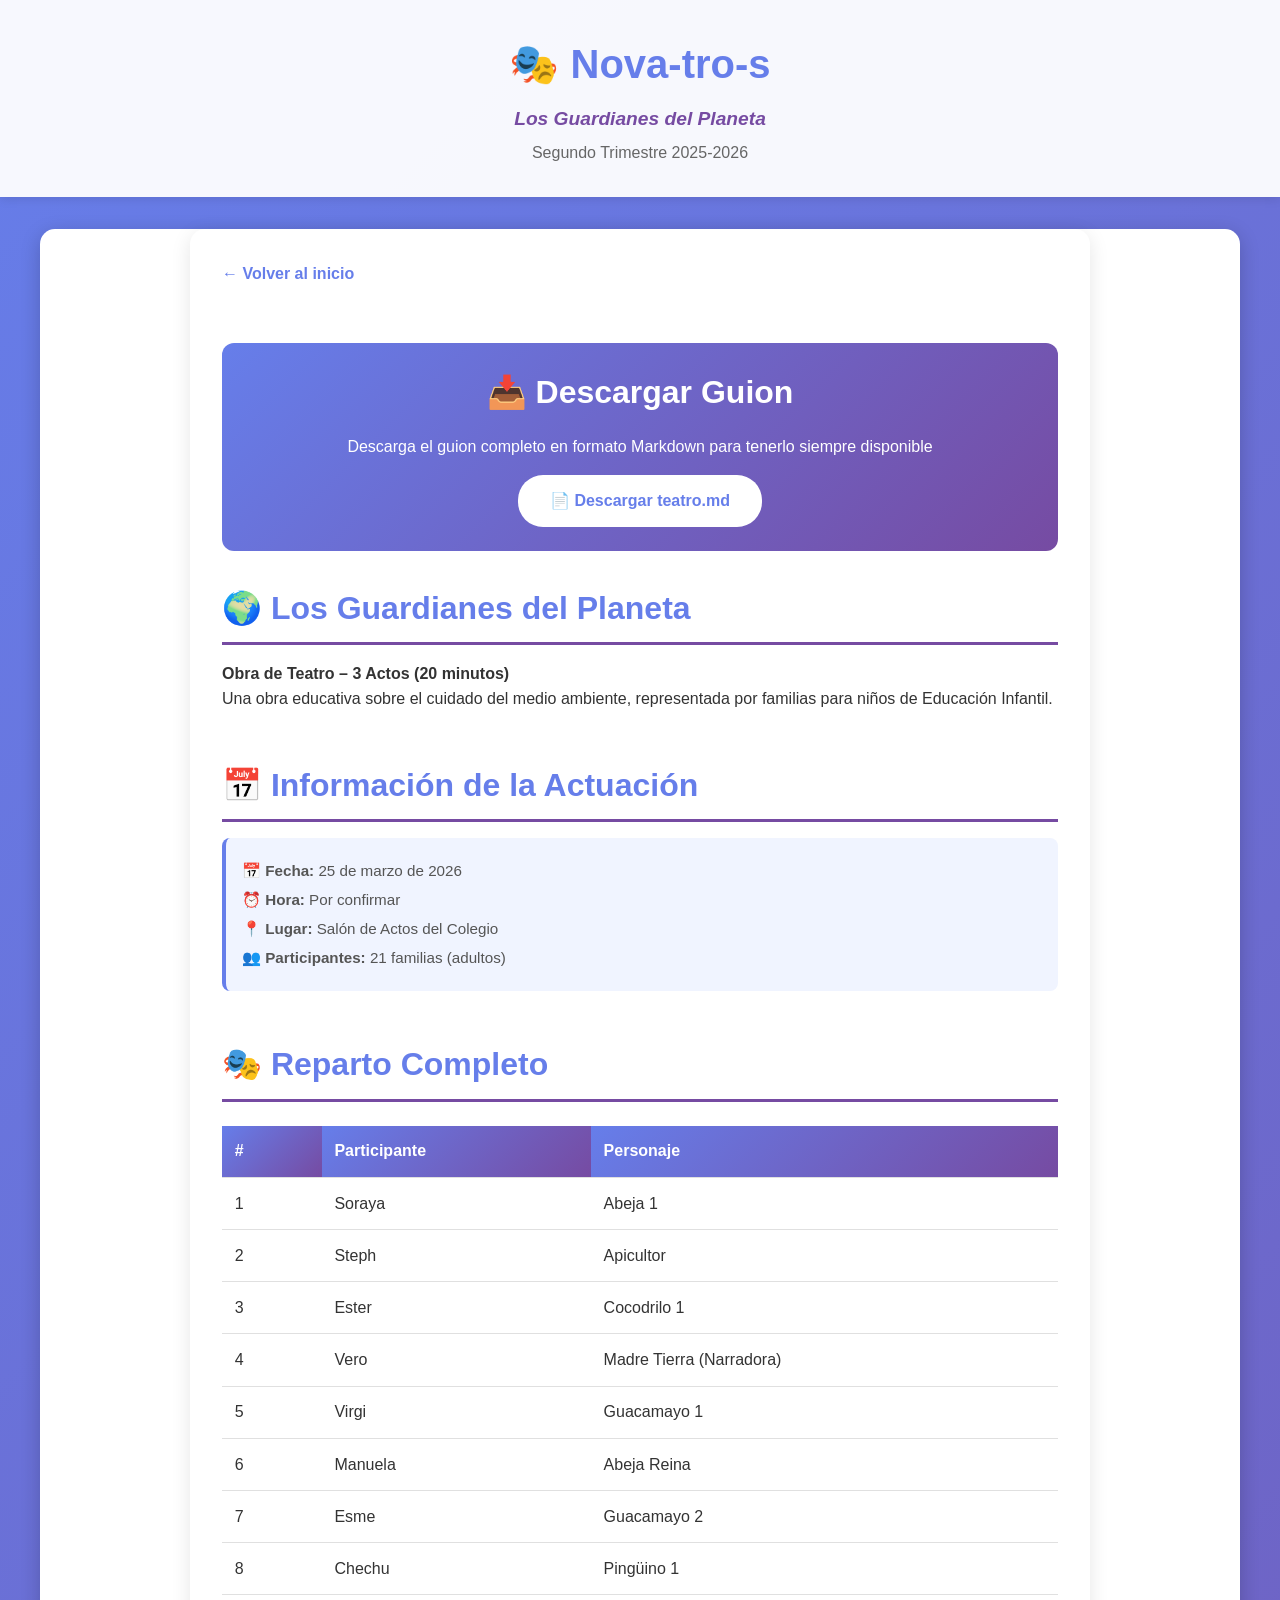
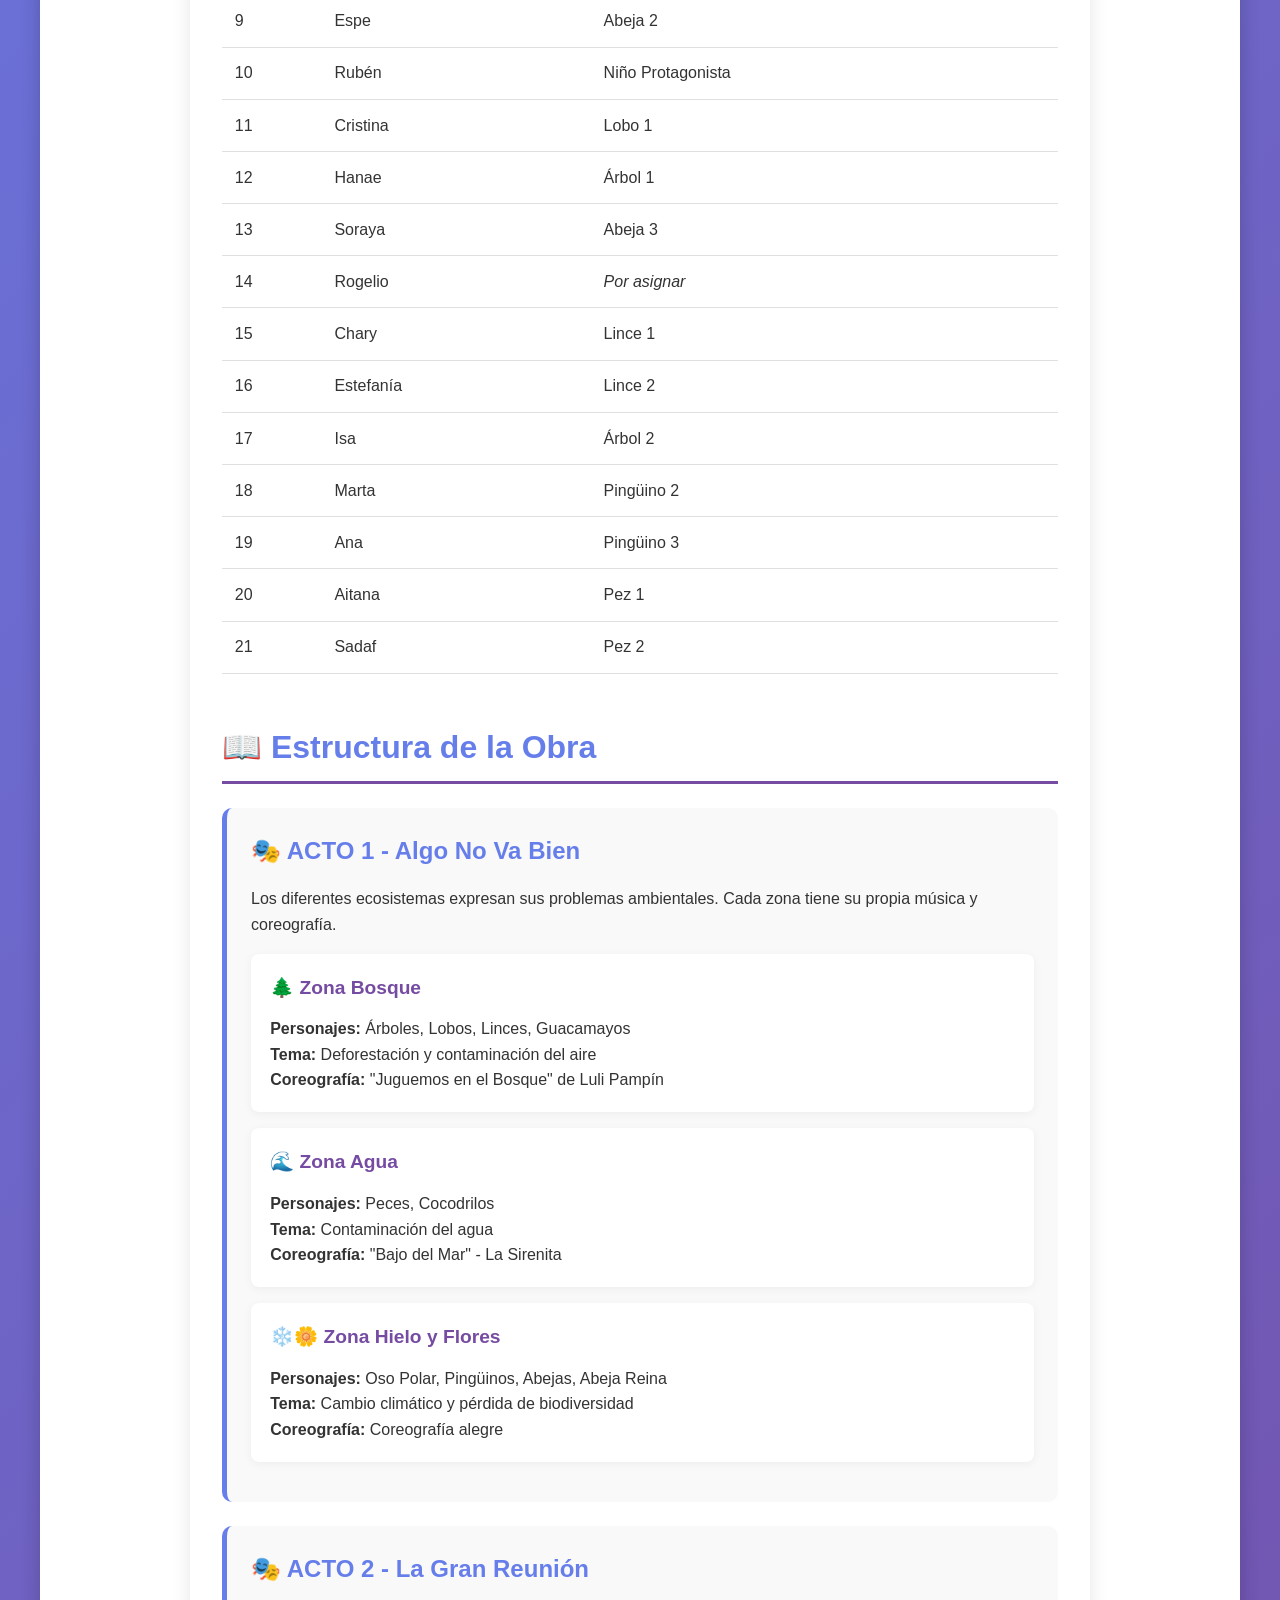
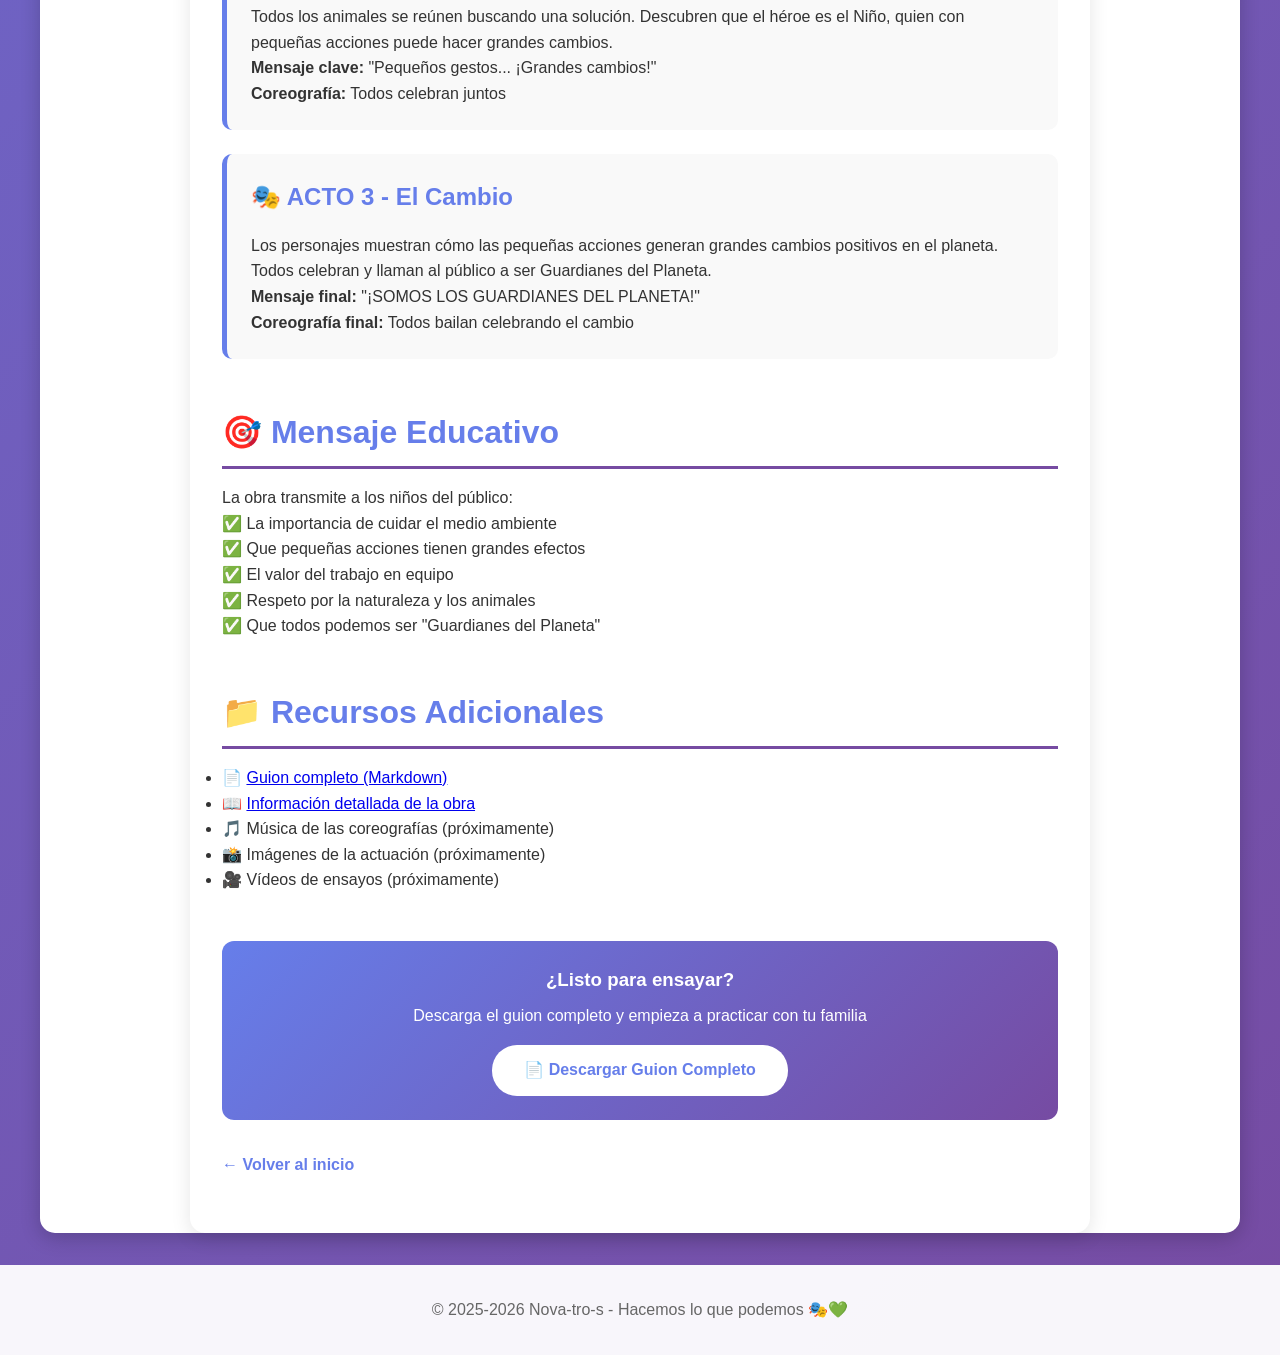
==== 2025-2026/Trimestre2/index.html @ f7d0b8a4 "Update performance date and details for "Los Guardianes del Planeta"" ====
<!DOCTYPE html>
<html lang="es">
<head>
    <meta charset="UTF-8">
    <meta name="viewport" content="width=device-width, initial-scale=1.0">
    <title>Los Guardianes del Planeta - Trimestre 2</title>
    <link rel="stylesheet" href="../../styles.css">
    <style>
        .play-content {
            max-width: 900px;
            margin: 2rem auto;
            padding: 2rem;
            background: white;
            border-radius: 15px;
            box-shadow: 0 5px 20px rgba(0, 0, 0, 0.1);
        }
        
        .back-link {
            display: inline-block;
            margin-bottom: 1.5rem;
            color: #667eea;
            text-decoration: none;
            font-weight: 600;
            transition: color 0.3s ease;
        }
        
        .back-link:hover {
            color: #764ba2;
        }
        
        .download-section {
            background: linear-gradient(135deg, #667eea 0%, #764ba2 100%);
            color: white;
            padding: 1.5rem;
            border-radius: 12px;
            text-align: center;
            margin: 2rem 0;
        }
        
        .download-btn {
            display: inline-block;
            background: white;
            color: #667eea;
            padding: 0.8rem 2rem;
            border-radius: 25px;
            text-decoration: none;
            font-weight: bold;
            margin-top: 1rem;
            transition: transform 0.3s ease, box-shadow 0.3s ease;
        }
        
        .download-btn:hover {
            transform: translateY(-3px);
            box-shadow: 0 5px 15px rgba(0, 0, 0, 0.3);
        }
        
        .cast-table {
            width: 100%;
            border-collapse: collapse;
            margin: 1.5rem 0;
        }
        
        .cast-table th,
        .cast-table td {
            padding: 0.8rem;
            text-align: left;
            border-bottom: 1px solid #e0e0e0;
        }
        
        .cast-table th {
            background: linear-gradient(135deg, #667eea 0%, #764ba2 100%);
            color: white;
            font-weight: 600;
        }
        
        .cast-table tr:hover {
            background: #f5f7fa;
        }
        
        .act-section {
            background: #f9f9f9;
            padding: 1.5rem;
            border-radius: 10px;
            margin: 1.5rem 0;
            border-left: 5px solid #667eea;
        }
        
        .act-title {
            color: #667eea;
            font-size: 1.5rem;
            margin-bottom: 1rem;
        }
        
        .zone-section {
            background: white;
            padding: 1.2rem;
            border-radius: 8px;
            margin: 1rem 0;
            box-shadow: 0 2px 10px rgba(0, 0, 0, 0.05);
        }
        
        .zone-title {
            color: #764ba2;
            font-size: 1.2rem;
            margin-bottom: 0.8rem;
        }
        
        .dialogue {
            margin: 0.8rem 0;
            padding: 0.5rem 1rem;
            background: #fff;
            border-left: 3px solid #667eea;
        }
        
        .character-name {
            font-weight: bold;
            color: #667eea;
        }
        
        .stage-direction {
            font-style: italic;
            color: #888;
            margin: 0.5rem 0;
        }
        
        .choreography {
            background: linear-gradient(135deg, #fff3e0 0%, #ffe0b2 100%);
            padding: 1rem;
            border-radius: 8px;
            margin: 1rem 0;
            border-left: 4px solid #ff9800;
        }
        
        .choreography strong {
            color: #e65100;
        }
    </style>
</head>
<body>
    <header>
        <div class="container">
            <h1>🎭 Nova-tro-s</h1>
            <p class="subtitle">Los Guardianes del Planeta</p>
            <p class="tagline">Segundo Trimestre 2025-2026</p>
        </div>
    </header>

    <main class="container">
        <div class="play-content">
            <a href="../../index.html" class="back-link">← Volver al inicio</a>
            
            <div class="download-section">
                <h2 style="color: white; border: none; margin-bottom: 0.5rem;">📥 Descargar Guion</h2>
                <p>Descarga el guion completo en formato Markdown para tenerlo siempre disponible</p>
                <a href="teatro.md" download class="download-btn">📄 Descargar teatro.md</a>
            </div>

            <section>
                <h2>🌍 Los Guardianes del Planeta</h2>
                <p><strong>Obra de Teatro – 3 Actos (20 minutos)</strong></p>
                <p>Una obra educativa sobre el cuidado del medio ambiente, representada por familias para niños de Educación Infantil.</p>
            </section>

            <section>
                <h2>📅 Información de la Actuación</h2>
                <div class="play-details">
                    <p><strong>📅 Fecha:</strong> 25 de marzo de 2026</p>
                    <p><strong>⏰ Hora:</strong> Por confirmar</p>
                    <p><strong>📍 Lugar:</strong> Salón de Actos del Colegio</p>
                    <p><strong>👥 Participantes:</strong> 21 familias (adultos)</p>
                </div>
            </section>

            <section>
                <h2>🎭 Reparto Completo</h2>
                <table class="cast-table">
                    <thead>
                        <tr>
                            <th>#</th>
                            <th>Participante</th>
                            <th>Personaje</th>
                        </tr>
                    </thead>
                    <tbody>
                        <tr><td>1</td><td>Soraya</td><td>Abeja 1</td></tr>
                        <tr><td>2</td><td>Steph</td><td>Apicultor</td></tr>
                        <tr><td>3</td><td>Ester</td><td>Cocodrilo 1</td></tr>
                        <tr><td>4</td><td>Vero</td><td>Madre Tierra (Narradora)</td></tr>
                        <tr><td>5</td><td>Virgi</td><td>Guacamayo 1</td></tr>
                        <tr><td>6</td><td>Manuela</td><td>Abeja Reina</td></tr>
                        <tr><td>7</td><td>Esme</td><td>Guacamayo 2</td></tr>
                        <tr><td>8</td><td>Chechu</td><td>Pingüino 1</td></tr>
                        <tr><td>9</td><td>Espe</td><td>Abeja 2</td></tr>
                        <tr><td>10</td><td>Rubén</td><td>Niño Protagonista</td></tr>
                        <tr><td>11</td><td>Cristina</td><td>Lobo 1</td></tr>
                        <tr><td>12</td><td>Hanae</td><td>Árbol 1</td></tr>
                        <tr><td>13</td><td>Soraya</td><td>Abeja 3</td></tr>
                        <tr><td>14</td><td>Rogelio</td><td><em>Por asignar</em></td></tr>
                        <tr><td>15</td><td>Chary</td><td>Lince 1</td></tr>
                        <tr><td>16</td><td>Estefanía</td><td>Lince 2</td></tr>
                        <tr><td>17</td><td>Isa</td><td>Árbol 2</td></tr>
                        <tr><td>18</td><td>Marta</td><td>Pingüino 2</td></tr>
                        <tr><td>19</td><td>Ana</td><td>Pingüino 3</td></tr>
                        <tr><td>20</td><td>Aitana</td><td>Pez 1</td></tr>
                        <tr><td>21</td><td>Sadaf</td><td>Pez 2</td></tr>
                    </tbody>
                </table>
            </section>

            <section>
                <h2>📖 Estructura de la Obra</h2>
                
                <div class="act-section">
                    <h3 class="act-title">🎭 ACTO 1 - Algo No Va Bien</h3>
                    <p>Los diferentes ecosistemas expresan sus problemas ambientales. Cada zona tiene su propia música y coreografía.</p>
                    
                    <div class="zone-section">
                        <h4 class="zone-title">🌲 Zona Bosque</h4>
                        <p><strong>Personajes:</strong> Árboles, Lobos, Linces, Guacamayos</p>
                        <p><strong>Tema:</strong> Deforestación y contaminación del aire</p>
                        <p><strong>Coreografía:</strong> "Juguemos en el Bosque" de Luli Pampín</p>
                    </div>
                    
                    <div class="zone-section">
                        <h4 class="zone-title">🌊 Zona Agua</h4>
                        <p><strong>Personajes:</strong> Peces, Cocodrilos</p>
                        <p><strong>Tema:</strong> Contaminación del agua</p>
                        <p><strong>Coreografía:</strong> "Bajo del Mar" - La Sirenita</p>
                    </div>
                    
                    <div class="zone-section">
                        <h4 class="zone-title">❄️🌼 Zona Hielo y Flores</h4>
                        <p><strong>Personajes:</strong> Oso Polar, Pingüinos, Abejas, Abeja Reina</p>
                        <p><strong>Tema:</strong> Cambio climático y pérdida de biodiversidad</p>
                        <p><strong>Coreografía:</strong> Coreografía alegre</p>
                    </div>
                </div>

                <div class="act-section">
                    <h3 class="act-title">🎭 ACTO 2 - La Gran Reunión</h3>
                    <p>Todos los animales se reúnen buscando una solución. Descubren que el héroe es el Niño, quien con pequeñas acciones puede hacer grandes cambios.</p>
                    <p><strong>Mensaje clave:</strong> "Pequeños gestos... ¡Grandes cambios!"</p>
                    <p><strong>Coreografía:</strong> Todos celebran juntos</p>
                </div>

                <div class="act-section">
                    <h3 class="act-title">🎭 ACTO 3 - El Cambio</h3>
                    <p>Los personajes muestran cómo las pequeñas acciones generan grandes cambios positivos en el planeta. Todos celebran y llaman al público a ser Guardianes del Planeta.</p>
                    <p><strong>Mensaje final:</strong> "¡SOMOS LOS GUARDIANES DEL PLANETA!"</p>
                    <p><strong>Coreografía final:</strong> Todos bailan celebrando el cambio</p>
                </div>
            </section>

            <section>
                <h2>🎯 Mensaje Educativo</h2>
                <p>La obra transmite a los niños del público:</p>
                <ul style="list-style: none; padding: 0;">
                    <li>✅ La importancia de cuidar el medio ambiente</li>
                    <li>✅ Que pequeñas acciones tienen grandes efectos</li>
                    <li>✅ El valor del trabajo en equipo</li>
                    <li>✅ Respeto por la naturaleza y los animales</li>
                    <li>✅ Que todos podemos ser "Guardianes del Planeta"</li>
                </ul>
            </section>

            <section>
                <h2>📁 Recursos Adicionales</h2>
                <ul>
                    <li>📄 <a href="teatro.md" download>Guion completo (Markdown)</a></li>
                    <li>📖 <a href="README.md">Información detallada de la obra</a></li>
                    <li>🎵 Música de las coreografías (próximamente)</li>
                    <li>📸 Imágenes de la actuación (próximamente)</li>
                    <li>🎥 Vídeos de ensayos (próximamente)</li>
                </ul>
            </section>

            <div class="download-section">
                <h3 style="color: white; border: none; margin-bottom: 0.5rem;">¿Listo para ensayar?</h3>
                <p>Descarga el guion completo y empieza a practicar con tu familia</p>
                <a href="teatro.md" download class="download-btn">📄 Descargar Guion Completo</a>
            </div>

            <a href="../../index.html" class="back-link">← Volver al inicio</a>
        </div>
    </main>

    <footer style="background: rgba(255, 255, 255, 0.95); padding: 2rem 0; text-align: center; margin-top: 2rem;">
        <div class="container">
            <p>&copy; 2025-2026 Nova-tro-s - Hacemos lo que podemos 🎭💚</p>
        </div>
    </footer>
</body>
</html>
---- styles.css ----
* {
    margin: 0;
    padding: 0;
    box-sizing: border-box;
}

body {
    font-family: 'Segoe UI', Tahoma, Geneva, Verdana, sans-serif;
    line-height: 1.6;
    color: #333;
    background: linear-gradient(135deg, #667eea 0%, #764ba2 100%);
    min-height: 100vh;
}

.container {
    max-width: 1200px;
    margin: 0 auto;
    padding: 0 20px;
}

/* Header */
header {
    background: rgba(255, 255, 255, 0.95);
    padding: 2rem 0;
    text-align: center;
    box-shadow: 0 2px 10px rgba(0, 0, 0, 0.1);
    margin-bottom: 2rem;
}

header h1 {
    font-size: 2.5rem;
    color: #667eea;
    margin-bottom: 0.5rem;
}

.subtitle {
    font-size: 1.2rem;
    color: #764ba2;
    font-weight: bold;
    font-style: italic;
}

.tagline {
    font-size: 1rem;
    color: #666;
    margin-top: 0.3rem;
}

/* Main content */
main {
    background: white;
    border-radius: 15px;
    padding: 2rem;
    margin-bottom: 2rem;
    box-shadow: 0 5px 20px rgba(0, 0, 0, 0.2);
}

section {
    margin-bottom: 3rem;
}

h2 {
    color: #667eea;
    font-size: 2rem;
    margin-bottom: 1rem;
    border-bottom: 3px solid #764ba2;
    padding-bottom: 0.5rem;
}

.intro p {
    font-size: 1.1rem;
    color: #555;
}

/* School Courses Section */
.school-courses {
    margin-bottom: 3rem;
}

.courses-intro {
    color: #666;
    font-size: 1.1rem;
    margin-bottom: 2rem;
    text-align: center;
}

.course-year {
    background: linear-gradient(135deg, #f5f7fa 0%, #c3cfe2 100%);
    padding: 2rem;
    border-radius: 15px;
    margin-bottom: 2rem;
    box-shadow: 0 5px 20px rgba(0, 0, 0, 0.1);
}

.course-year.active {
    border: 3px solid #667eea;
}

.course-header {
    display: flex;
    justify-content: space-between;
    align-items: center;
    margin-bottom: 1.5rem;
    flex-wrap: wrap;
    gap: 1rem;
}

.course-header h3 {
    color: #333;
    font-size: 2rem;
    margin: 0;
}

.current-badge {
    background: #667eea;
    color: white;
    padding: 0.5rem 1rem;
    border-radius: 20px;
    font-size: 0.9rem;
    font-weight: bold;
}

.trimesters-container {
    display: grid;
    grid-template-columns: repeat(auto-fit, minmax(280px, 1fr));
    gap: 1.5rem;
}

.trimester-box {
    background: white;
    border-radius: 12px;
    overflow: hidden;
    box-shadow: 0 3px 15px rgba(0, 0, 0, 0.1);
    transition: transform 0.3s ease, box-shadow 0.3s ease;
}

.trimester-box:hover {
    transform: translateY(-5px);
    box-shadow: 0 5px 25px rgba(0, 0, 0, 0.2);
}

.trimester-header {
    background: linear-gradient(135deg, #667eea 0%, #764ba2 100%);
    color: white;
    padding: 1.5rem;
    text-align: center;
}

.trimester-icon {
    font-size: 2.5rem;
    display: block;
    margin-bottom: 0.5rem;
}

.trimester-header h4 {
    font-size: 1.4rem;
    margin: 0.5rem 0;
}

.trimester-period {
    display: block;
    font-size: 0.9rem;
    opacity: 0.9;
    margin-top: 0.3rem;
}

.trimester-content {
    padding: 1.5rem;
}

.status {
    display: inline-block;
    padding: 0.4rem 1rem;
    border-radius: 20px;
    font-size: 0.9rem;
    font-weight: bold;
    margin-bottom: 1rem;
}

.status.pending {
    background: #fff3e0;
    color: #ef6c00;
}

.status.completed {
    background: #e8f5e9;
    color: #2e7d32;
}

.status.current {
    background: #e3f2fd;
    color: #1976d2;
}

.trimester-info {
    color: #666;
    margin-bottom: 1rem;
    line-height: 1.6;
}

.trimester-materials {
    background: #f9f9f9;
    padding: 1rem;
    border-radius: 8px;
    margin-top: 1rem;
}

.trimester-materials p {
    color: #333;
    font-weight: 600;
    margin-bottom: 0.5rem;
}

.trimester-materials ul {
    list-style: none;
    padding: 0;
    margin: 0;
}

.trimester-materials li {
    padding: 0.4rem 0;
    color: #555;
    position: relative;
    padding-left: 1.5rem;
}

.trimester-materials li:before {
    content: "•";
    position: absolute;
    left: 0.5rem;
    color: #667eea;
    font-weight: bold;
}

.trimester-materials a {
    color: #667eea;
    text-decoration: none;
    font-weight: 500;
}

.trimester-materials a:hover {
    text-decoration: underline;
    color: #764ba2;
}

/* Play specific styles */
.play-title {
    font-size: 1.3rem;
    color: #667eea;
    font-weight: bold;
    margin-bottom: 0.5rem;
    text-align: center;
}

.play-details {
    background: #f0f4ff;
    padding: 1rem;
    border-radius: 8px;
    margin: 1rem 0;
    border-left: 4px solid #667eea;
}

.play-details p {
    color: #555;
    margin: 0.3rem 0;
    font-size: 0.95rem;
}

.play-zones {
    margin-top: 1rem;
    padding: 1rem;
    background: #fff;
    border-radius: 8px;
    border: 2px dashed #667eea;
}

.play-zones p {
    color: #333;
    font-weight: 600;
    margin-bottom: 0.7rem;
}

.zones-list {
    display: flex;
    flex-wrap: wrap;
    gap: 0.5rem;
}

.zone-tag {
    display: inline-block;
    background: linear-gradient(135deg, #667eea 0%, #764ba2 100%);
    color: white;
    padding: 0.4rem 0.8rem;
    border-radius: 15px;
    font-size: 0.85rem;
    font-weight: 600;
}

.course-note {
    background: linear-gradient(135deg, #fff9c4 0%, #fff59d 100%);
    padding: 1.5rem;
    border-radius: 10px;
    margin-top: 2rem;
    border-left: 4px solid #fbc02d;
}

.course-note p {
    color: #555;
    margin: 0;
    line-height: 1.6;
}

/* Performance Cards */
.performances {
    display: flex;
    flex-direction: column;
    gap: 2rem;
}

.performance-card {
    background: linear-gradient(135deg, #f5f7fa 0%, #c3cfe2 100%);
    padding: 2rem;
    border-radius: 12px;
    box-shadow: 0 3px 15px rgba(0, 0, 0, 0.1);
    position: relative;
    transition: transform 0.3s ease, box-shadow 0.3s ease;
}

.performance-card:hover {
    transform: translateY(-5px);
    box-shadow: 0 5px 25px rgba(0, 0, 0, 0.2);
}

.performance-card.upcoming {
    border: 3px solid #667eea;
    background: linear-gradient(135deg, #e0f7fa 0%, #b2ebf2 100%);
}

.trimester-badge {
    display: inline-block;
    background: #667eea;
    color: white;
    padding: 0.5rem 1rem;
    border-radius: 20px;
    font-size: 0.9rem;
    font-weight: bold;
    margin-bottom: 1rem;
}

.performance-card h3 {
    color: #333;
    font-size: 1.8rem;
    margin-bottom: 1rem;
}

.details {
    margin: 1rem 0;
    padding: 1rem;
    background: rgba(255, 255, 255, 0.7);
    border-radius: 8px;
}

.details p {
    margin: 0.5rem 0;
    font-size: 1rem;
}

.description {
    color: #555;
    font-style: italic;
    margin-top: 1rem;
}

/* Chatbot Section */
.chatbot-section {
    background: linear-gradient(135deg, #ffecd2 0%, #fcb69f 100%);
    padding: 2rem;
    border-radius: 12px;
}

.chat-container {
    background: white;
    border-radius: 10px;
    overflow: hidden;
    box-shadow: 0 3px 15px rgba(0, 0, 0, 0.1);
    margin-top: 1rem;
}

.chat-messages {
    height: 400px;
    overflow-y: auto;
    padding: 1rem;
    background: #f9f9f9;
}

.message {
    margin-bottom: 1rem;
    padding: 1rem;
    border-radius: 8px;
    max-width: 80%;
    animation: fadeIn 0.3s ease;
}

@keyframes fadeIn {
    from {
        opacity: 0;
        transform: translateY(10px);
    }
    to {
        opacity: 1;
        transform: translateY(0);
    }
}

.bot-message {
    background: #e3f2fd;
    border-left: 4px solid #667eea;
    margin-right: auto;
}

.user-message {
    background: #f3e5f5;
    border-right: 4px solid #764ba2;
    margin-left: auto;
    text-align: right;
}

.bot-message ul {
    margin-top: 0.5rem;
    margin-left: 1.5rem;
}

.bot-message li {
    margin: 0.3rem 0;
}

.chat-input-container {
    display: flex;
    padding: 1rem;
    background: white;
    border-top: 2px solid #eee;
}

#chatInput {
    flex: 1;
    padding: 0.8rem;
    border: 2px solid #ddd;
    border-radius: 25px;
    font-size: 1rem;
    outline: none;
    transition: border-color 0.3s ease;
}

#chatInput:focus {
    border-color: #667eea;
}

#sendButton {
    margin-left: 1rem;
    padding: 0.8rem 2rem;
    background: #667eea;
    color: white;
    border: none;
    border-radius: 25px;
    font-size: 1rem;
    cursor: pointer;
    transition: background 0.3s ease;
}

#sendButton:hover {
    background: #764ba2;
}

/* News Section */
.news {
    margin-bottom: 3rem;
}

.news-grid {
    display: grid;
    grid-template-columns: repeat(auto-fit, minmax(300px, 1fr));
    gap: 1.5rem;
    margin-top: 1.5rem;
}

.news-item {
    background: linear-gradient(135deg, #ffecd2 0%, #fcb69f 100%);
    padding: 1.5rem;
    border-radius: 10px;
    box-shadow: 0 3px 10px rgba(0, 0, 0, 0.1);
    transition: transform 0.3s ease;
}

.news-item:hover {
    transform: translateY(-5px);
}

.news-date {
    display: inline-block;
    background: #667eea;
    color: white;
    padding: 0.3rem 0.8rem;
    border-radius: 15px;
    font-size: 0.85rem;
    font-weight: bold;
    margin-bottom: 0.8rem;
}

.news-item h3 {
    color: #333;
    font-size: 1.3rem;
    margin-bottom: 0.8rem;
}

.news-item p {
    color: #555;
    line-height: 1.6;
}

/* Gallery Section */
.gallery {
    margin-bottom: 3rem;
}

.gallery-intro {
    color: #666;
    font-size: 1.1rem;
    margin-bottom: 1.5rem;
    text-align: center;
}

.gallery-grid {
    display: grid;
    grid-template-columns: repeat(auto-fit, minmax(200px, 1fr));
    gap: 1.5rem;
    margin-top: 1.5rem;
}

.gallery-item {
    background: #f9f9f9;
    border-radius: 10px;
    overflow: hidden;
    box-shadow: 0 3px 10px rgba(0, 0, 0, 0.1);
    transition: transform 0.3s ease;
}

.gallery-item:hover {
    transform: scale(1.05);
}

.gallery-placeholder {
    background: linear-gradient(135deg, #667eea 0%, #764ba2 100%);
    height: 200px;
    display: flex;
    align-items: center;
    justify-content: center;
    font-size: 4rem;
}

.gallery-caption {
    padding: 1rem;
    text-align: center;
    color: #555;
    font-weight: 500;
}

/* Resources Section */
.resources {
    margin-bottom: 3rem;
}

.resources-intro {
    color: #666;
    font-size: 1.1rem;
    margin-bottom: 1.5rem;
    text-align: center;
}

.resources-grid {
    display: grid;
    grid-template-columns: repeat(auto-fit, minmax(250px, 1fr));
    gap: 1.5rem;
    margin-top: 1.5rem;
}

.resource-card {
    background: linear-gradient(135deg, #e0f7fa 0%, #b2ebf2 100%);
    padding: 1.5rem;
    border-radius: 10px;
    box-shadow: 0 3px 10px rgba(0, 0, 0, 0.1);
    transition: transform 0.3s ease;
}

.resource-card:hover {
    transform: translateY(-5px);
}

.resource-icon {
    font-size: 3rem;
    text-align: center;
    margin-bottom: 1rem;
}

.resource-card h3 {
    color: #333;
    font-size: 1.4rem;
    margin-bottom: 0.8rem;
    text-align: center;
}

.resource-card > p {
    color: #555;
    text-align: center;
    margin-bottom: 1rem;
}

.resource-card ul {
    list-style: none;
    padding: 0;
}

.resource-card li {
    padding: 0.5rem 0;
    color: #444;
    border-bottom: 1px solid rgba(0, 0, 0, 0.1);
}

.resource-card li:last-child {
    border-bottom: none;
}

/* Collaboration Section */
.collaboration {
    margin-bottom: 3rem;
}

.collab-intro {
    color: #666;
    font-size: 1.1rem;
    margin-bottom: 1.5rem;
    text-align: center;
}

.collab-grid {
    display: grid;
    grid-template-columns: repeat(auto-fit, minmax(200px, 1fr));
    gap: 1.5rem;
    margin-top: 1.5rem;
}

.collab-card {
    background: linear-gradient(135deg, #fff5e6 0%, #ffe0b2 100%);
    padding: 1.5rem;
    border-radius: 10px;
    box-shadow: 0 3px 10px rgba(0, 0, 0, 0.1);
    text-align: center;
    transition: transform 0.3s ease;
}

.collab-card:hover {
    transform: translateY(-5px);
}

.collab-icon {
    font-size: 3rem;
    margin-bottom: 1rem;
}

.collab-card h3 {
    color: #333;
    font-size: 1.3rem;
    margin-bottom: 0.8rem;
}

.collab-card p {
    color: #555;
    line-height: 1.6;
}

/* Contact Form Section */
.contact-form-section {
    background: linear-gradient(135deg, #e8eaf6 0%, #c5cae9 100%);
    padding: 2rem;
    border-radius: 12px;
    margin-bottom: 3rem;
}

.contact-intro {
    color: #666;
    font-size: 1.1rem;
    margin-bottom: 1.5rem;
    text-align: center;
}

.contact-form {
    max-width: 600px;
    margin: 0 auto;
    background: white;
    padding: 2rem;
    border-radius: 10px;
    box-shadow: 0 3px 15px rgba(0, 0, 0, 0.1);
}

.form-group {
    margin-bottom: 1.5rem;
}

.form-group label {
    display: block;
    color: #333;
    font-weight: 600;
    margin-bottom: 0.5rem;
}

.form-group input,
.form-group select,
.form-group textarea {
    width: 100%;
    padding: 0.8rem;
    border: 2px solid #ddd;
    border-radius: 8px;
    font-size: 1rem;
    font-family: inherit;
    transition: border-color 0.3s ease;
}

.form-group input:focus,
.form-group select:focus,
.form-group textarea:focus {
    outline: none;
    border-color: #667eea;
}

.submit-btn {
    width: 100%;
    padding: 1rem;
    background: #667eea;
    color: white;
    border: none;
    border-radius: 8px;
    font-size: 1.1rem;
    font-weight: bold;
    cursor: pointer;
    transition: background 0.3s ease;
}

.submit-btn:hover {
    background: #764ba2;
}

.form-message {
    margin-top: 1rem;
    padding: 1rem;
    border-radius: 8px;
    text-align: center;
    font-weight: 500;
    display: none;
}

.form-message.success {
    background: #c8e6c9;
    color: #2e7d32;
    display: block;
}

.form-message.error {
    background: #ffcdd2;
    color: #c62828;
    display: block;
}

/* Acknowledgments Section */
.acknowledgments {
    margin-bottom: 3rem;
}

.ack-intro {
    color: #666;
    font-size: 1.1rem;
    margin-bottom: 1.5rem;
    text-align: center;
}

.ack-grid {
    display: grid;
    grid-template-columns: repeat(auto-fit, minmax(250px, 1fr));
    gap: 1.5rem;
    margin-top: 1.5rem;
}

.ack-category {
    background: linear-gradient(135deg, #fff9c4 0%, #fff59d 100%);
    padding: 1.5rem;
    border-radius: 10px;
    box-shadow: 0 3px 10px rgba(0, 0, 0, 0.1);
    transition: transform 0.3s ease;
}

.ack-category:hover {
    transform: translateY(-5px);
}

.ack-category h3 {
    color: #333;
    font-size: 1.3rem;
    margin-bottom: 0.8rem;
}

.ack-category p {
    color: #555;
    line-height: 1.6;
}

/* Join Section */
.join {
    background: linear-gradient(135deg, #a1c4fd 0%, #c2e9fb 100%);
    padding: 2rem;
    border-radius: 12px;
    text-align: center;
}

.join p {
    font-size: 1.1rem;
    margin: 1rem 0;
}

/* Footer */
footer {
    background: rgba(255, 255, 255, 0.95);
    padding: 1.5rem 0;
    text-align: center;
    color: #666;
}

/* Responsive Design */
@media (max-width: 768px) {
    header h1 {
        font-size: 2rem;
    }

    .subtitle {
        font-size: 1rem;
    }

    .tagline {
        font-size: 0.9rem;
    }

    h2 {
        font-size: 1.5rem;
    }

    .course-header h3 {
        font-size: 1.5rem;
    }

    .trimesters-container {
        grid-template-columns: 1fr;
    }

    .performance-card h3 {
        font-size: 1.4rem;
    }

    .chat-messages {
        height: 300px;
    }

    .message {
        max-width: 90%;
    }

    #sendButton {
        padding: 0.8rem 1rem;
    }

    .news-grid,
    .gallery-grid,
    .resources-grid,
    .collab-grid,
    .ack-grid {
        grid-template-columns: 1fr;
    }

    .gallery-placeholder {
        height: 150px;
        font-size: 3rem;
    }

    .contact-form {
        padding: 1.5rem;
    }
}
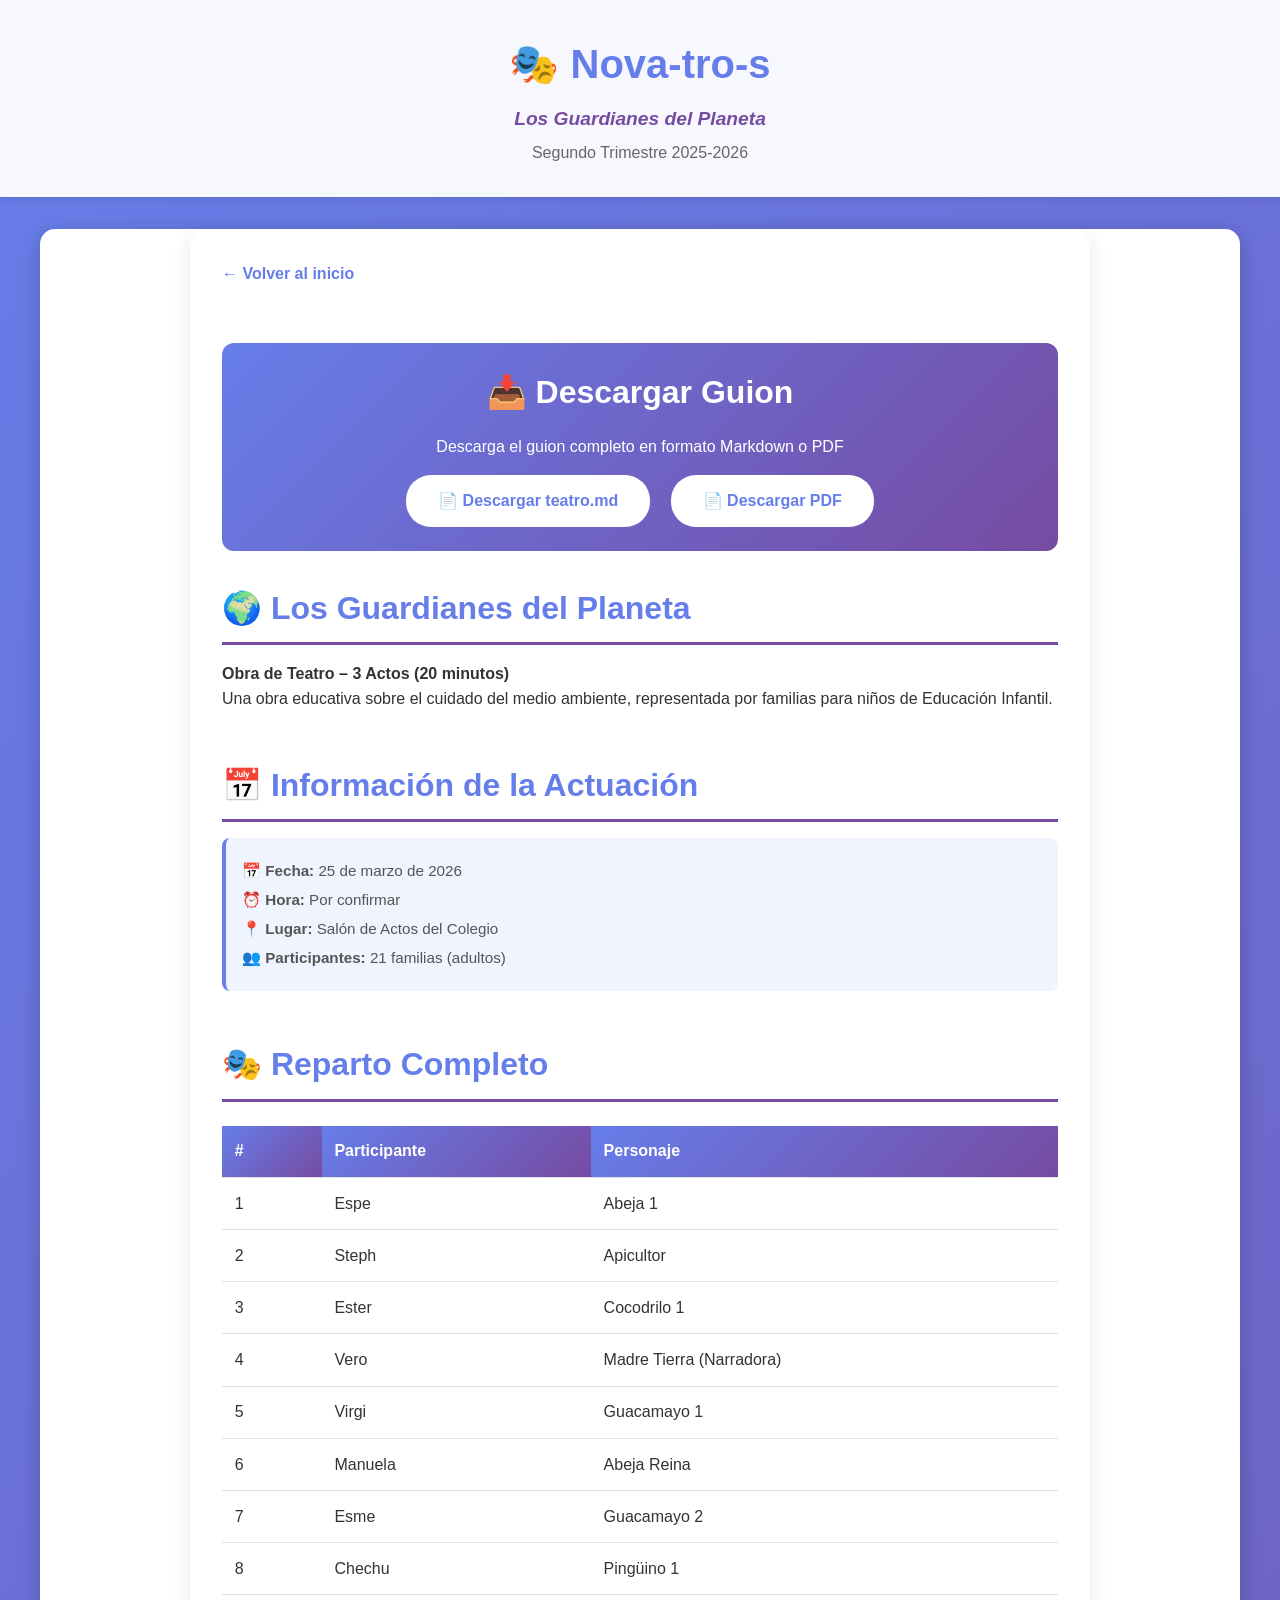
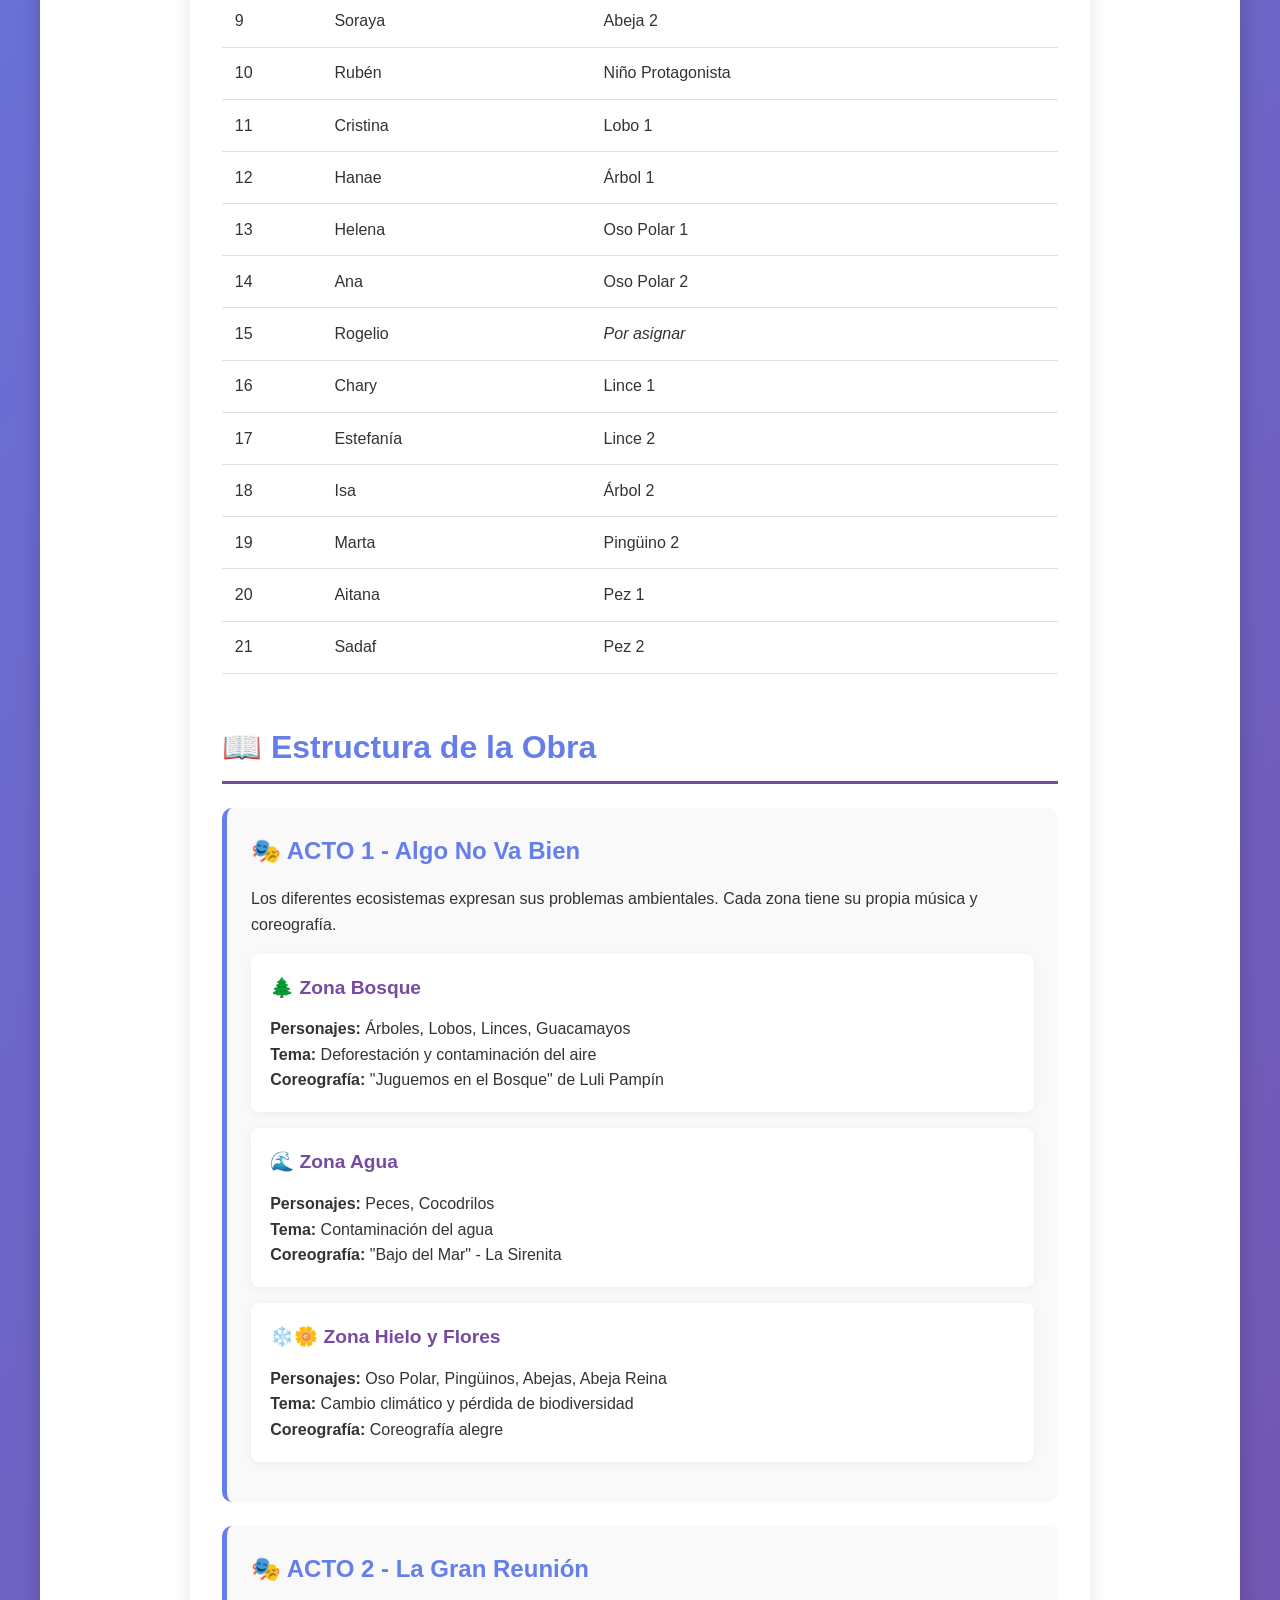
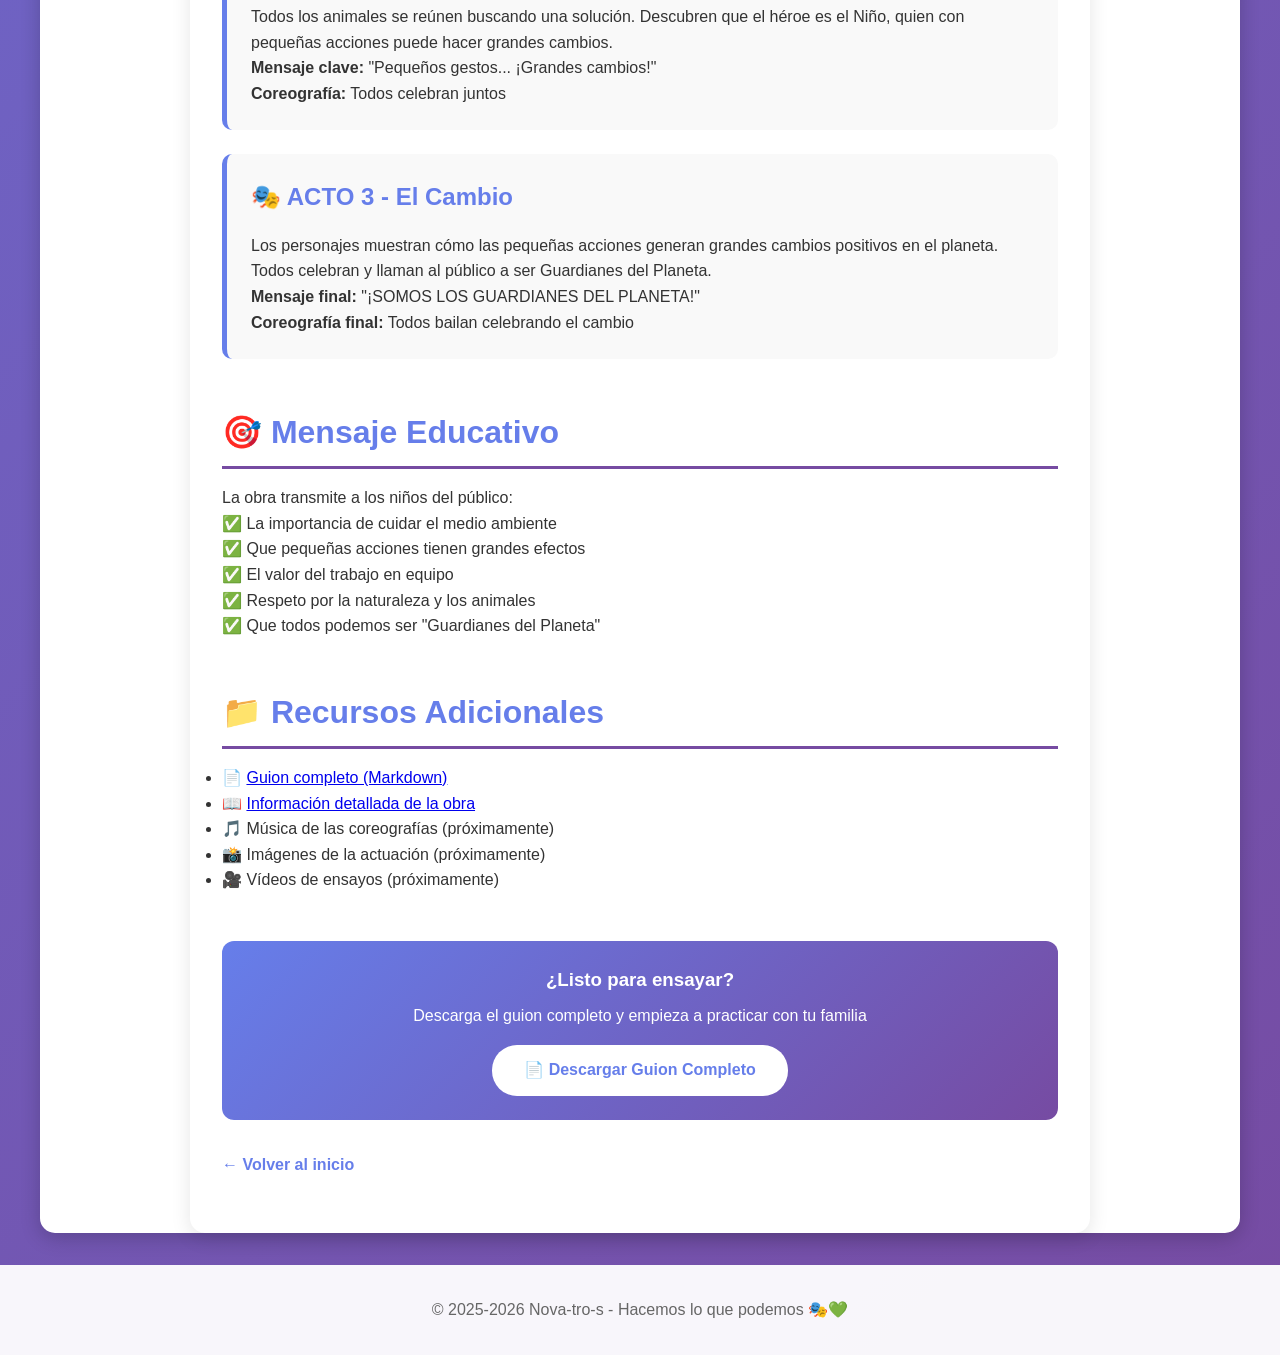
==== commit a047eb1a: "go" ====
--- a/2025-2026/Trimestre2/index.html
+++ b/2025-2026/Trimestre2/index.html
@@ -151,8 +151,9 @@
             
             <div class="download-section">
                 <h2 style="color: white; border: none; margin-bottom: 0.5rem;">📥 Descargar Guion</h2>
-                <p>Descarga el guion completo en formato Markdown para tenerlo siempre disponible</p>
+                <p>Descarga el guion completo en formato Markdown o PDF</p>
                 <a href="teatro.md" download class="download-btn">📄 Descargar teatro.md</a>
+                <a href="teatro.pdf" download class="download-btn" style="margin-left: 1rem;">📄 Descargar PDF</a>
             </div>
 
             <section>
@@ -182,7 +183,7 @@
                         </tr>
                     </thead>
                     <tbody>
-                        <tr><td>1</td><td>Soraya</td><td>Abeja 1</td></tr>
+                        <tr><td>1</td><td>Espe</td><td>Abeja 1</td></tr>
                         <tr><td>2</td><td>Steph</td><td>Apicultor</td></tr>
                         <tr><td>3</td><td>Ester</td><td>Cocodrilo 1</td></tr>
                         <tr><td>4</td><td>Vero</td><td>Madre Tierra (Narradora)</td></tr>
@@ -190,17 +191,17 @@
                         <tr><td>6</td><td>Manuela</td><td>Abeja Reina</td></tr>
                         <tr><td>7</td><td>Esme</td><td>Guacamayo 2</td></tr>
                         <tr><td>8</td><td>Chechu</td><td>Pingüino 1</td></tr>
-                        <tr><td>9</td><td>Espe</td><td>Abeja 2</td></tr>
+                        <tr><td>9</td><td>Soraya</td><td>Abeja 2</td></tr>
                         <tr><td>10</td><td>Rubén</td><td>Niño Protagonista</td></tr>
                         <tr><td>11</td><td>Cristina</td><td>Lobo 1</td></tr>
                         <tr><td>12</td><td>Hanae</td><td>Árbol 1</td></tr>
-                        <tr><td>13</td><td>Soraya</td><td>Abeja 3</td></tr>
-                        <tr><td>14</td><td>Rogelio</td><td><em>Por asignar</em></td></tr>
-                        <tr><td>15</td><td>Chary</td><td>Lince 1</td></tr>
-                        <tr><td>16</td><td>Estefanía</td><td>Lince 2</td></tr>
-                        <tr><td>17</td><td>Isa</td><td>Árbol 2</td></tr>
-                        <tr><td>18</td><td>Marta</td><td>Pingüino 2</td></tr>
-                        <tr><td>19</td><td>Ana</td><td>Pingüino 3</td></tr>
+                        <tr><td>13</td><td>Helena</td><td>Oso Polar 1</td></tr>
+                        <tr><td>14</td><td>Ana</td><td>Oso Polar 2</td></tr>
+                        <tr><td>15</td><td>Rogelio</td><td><em>Por asignar</em></td></tr>
+                        <tr><td>16</td><td>Chary</td><td>Lince 1</td></tr>
+                        <tr><td>17</td><td>Estefanía</td><td>Lince 2</td></tr>
+                        <tr><td>18</td><td>Isa</td><td>Árbol 2</td></tr>
+                        <tr><td>19</td><td>Marta</td><td>Pingüino 2</td></tr>
                         <tr><td>20</td><td>Aitana</td><td>Pez 1</td></tr>
                         <tr><td>21</td><td>Sadaf</td><td>Pez 2</td></tr>
                     </tbody>
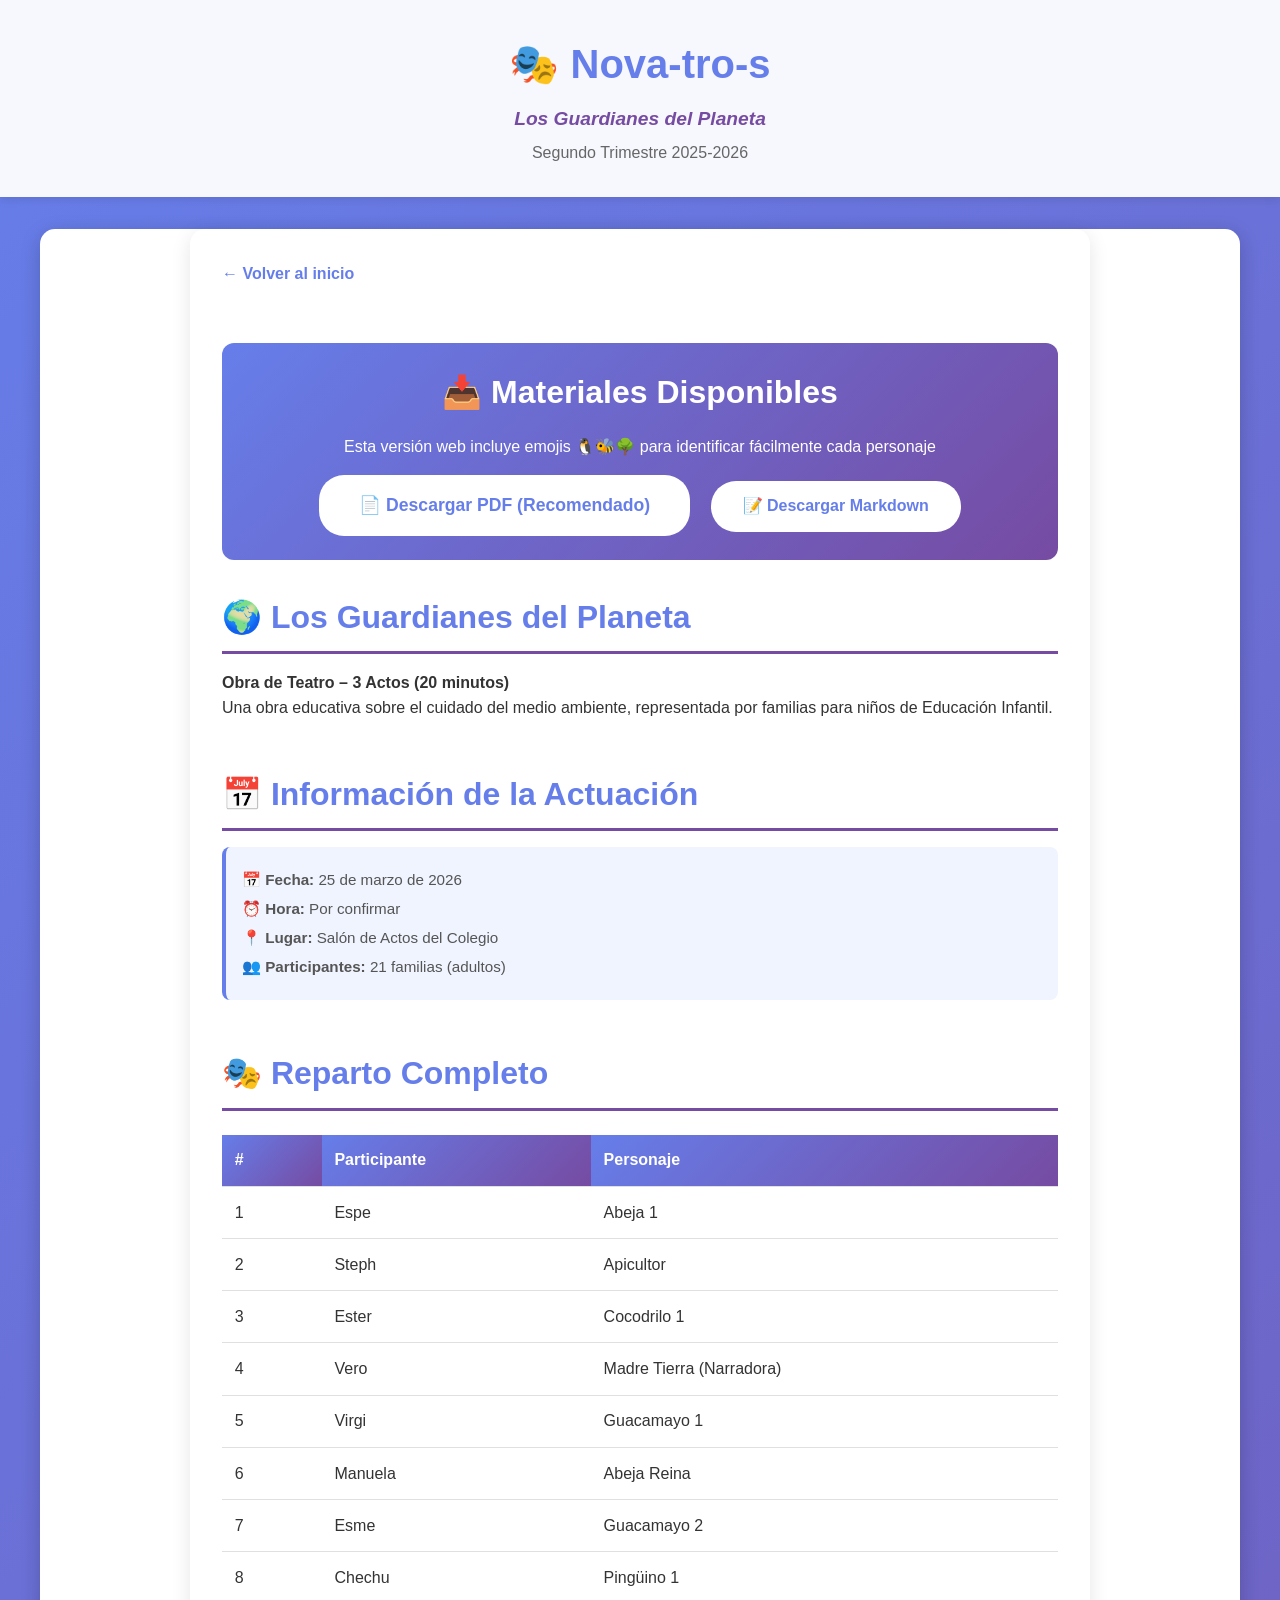
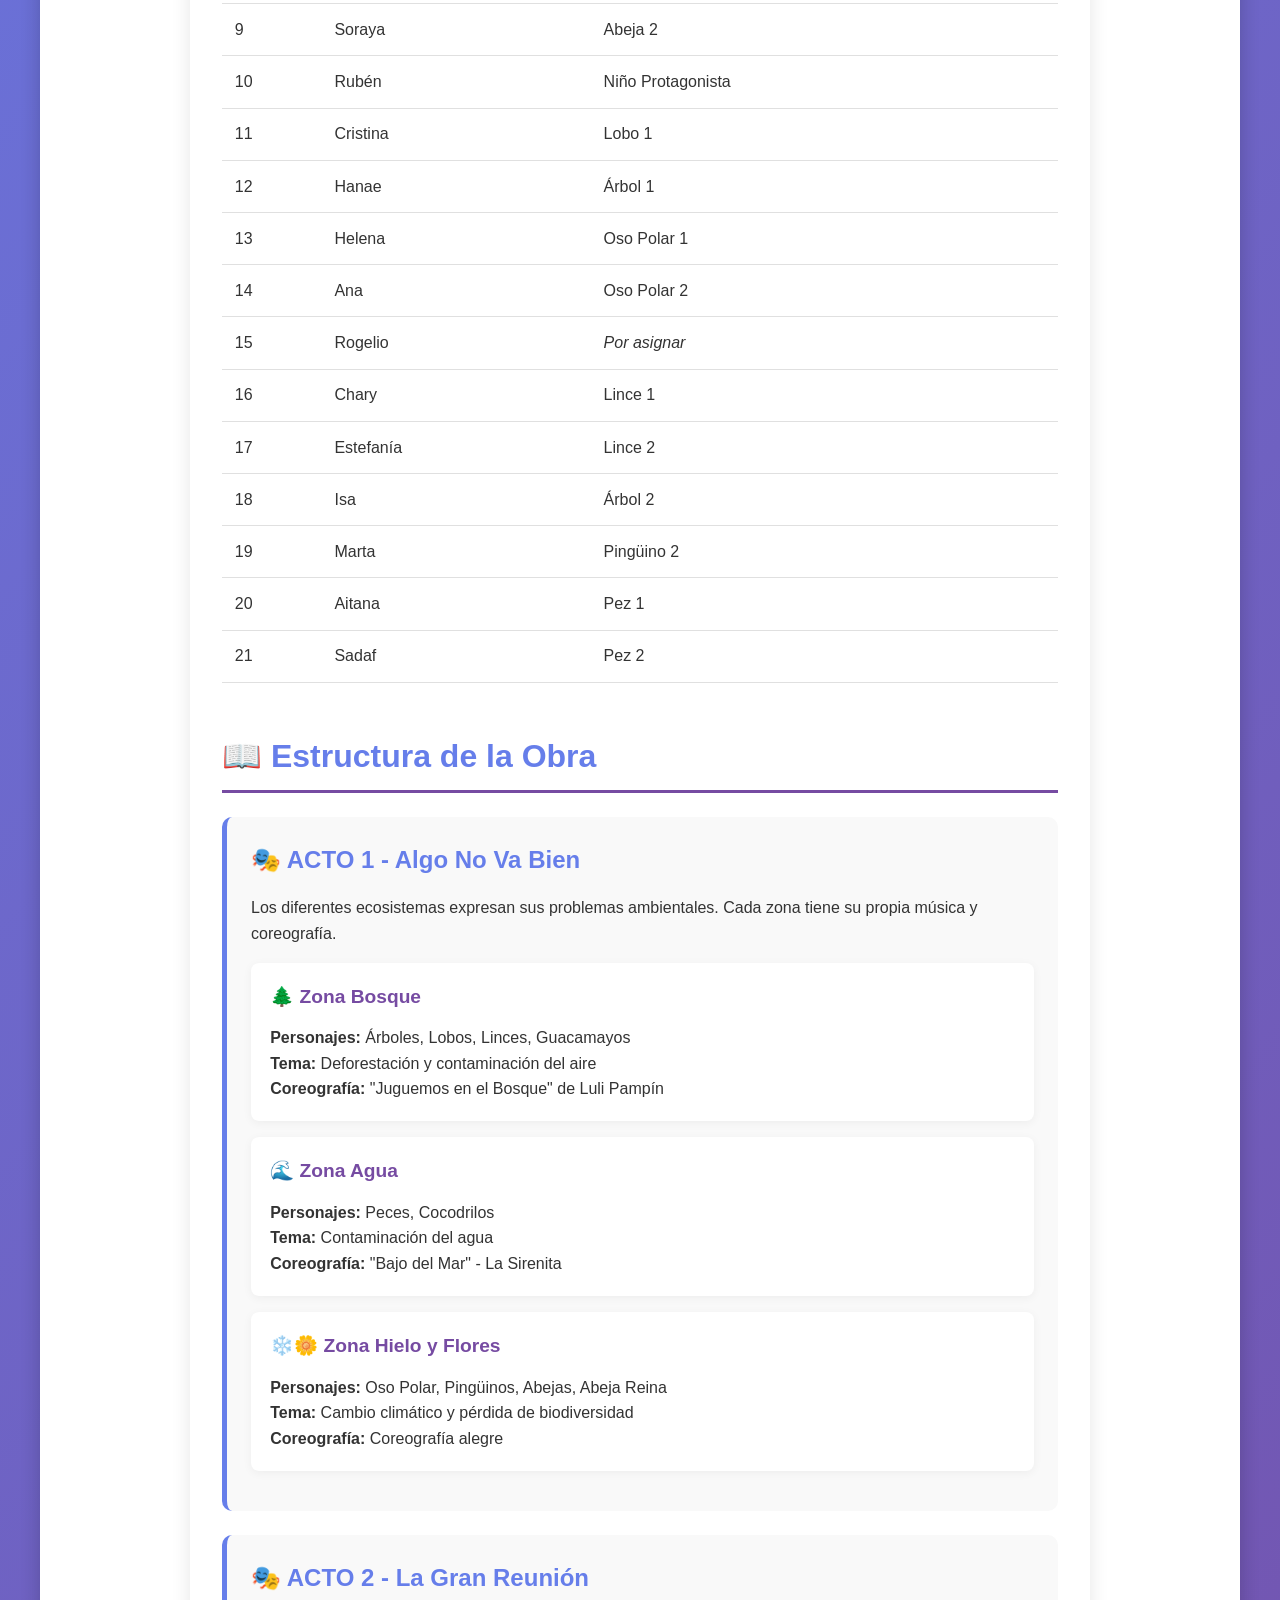
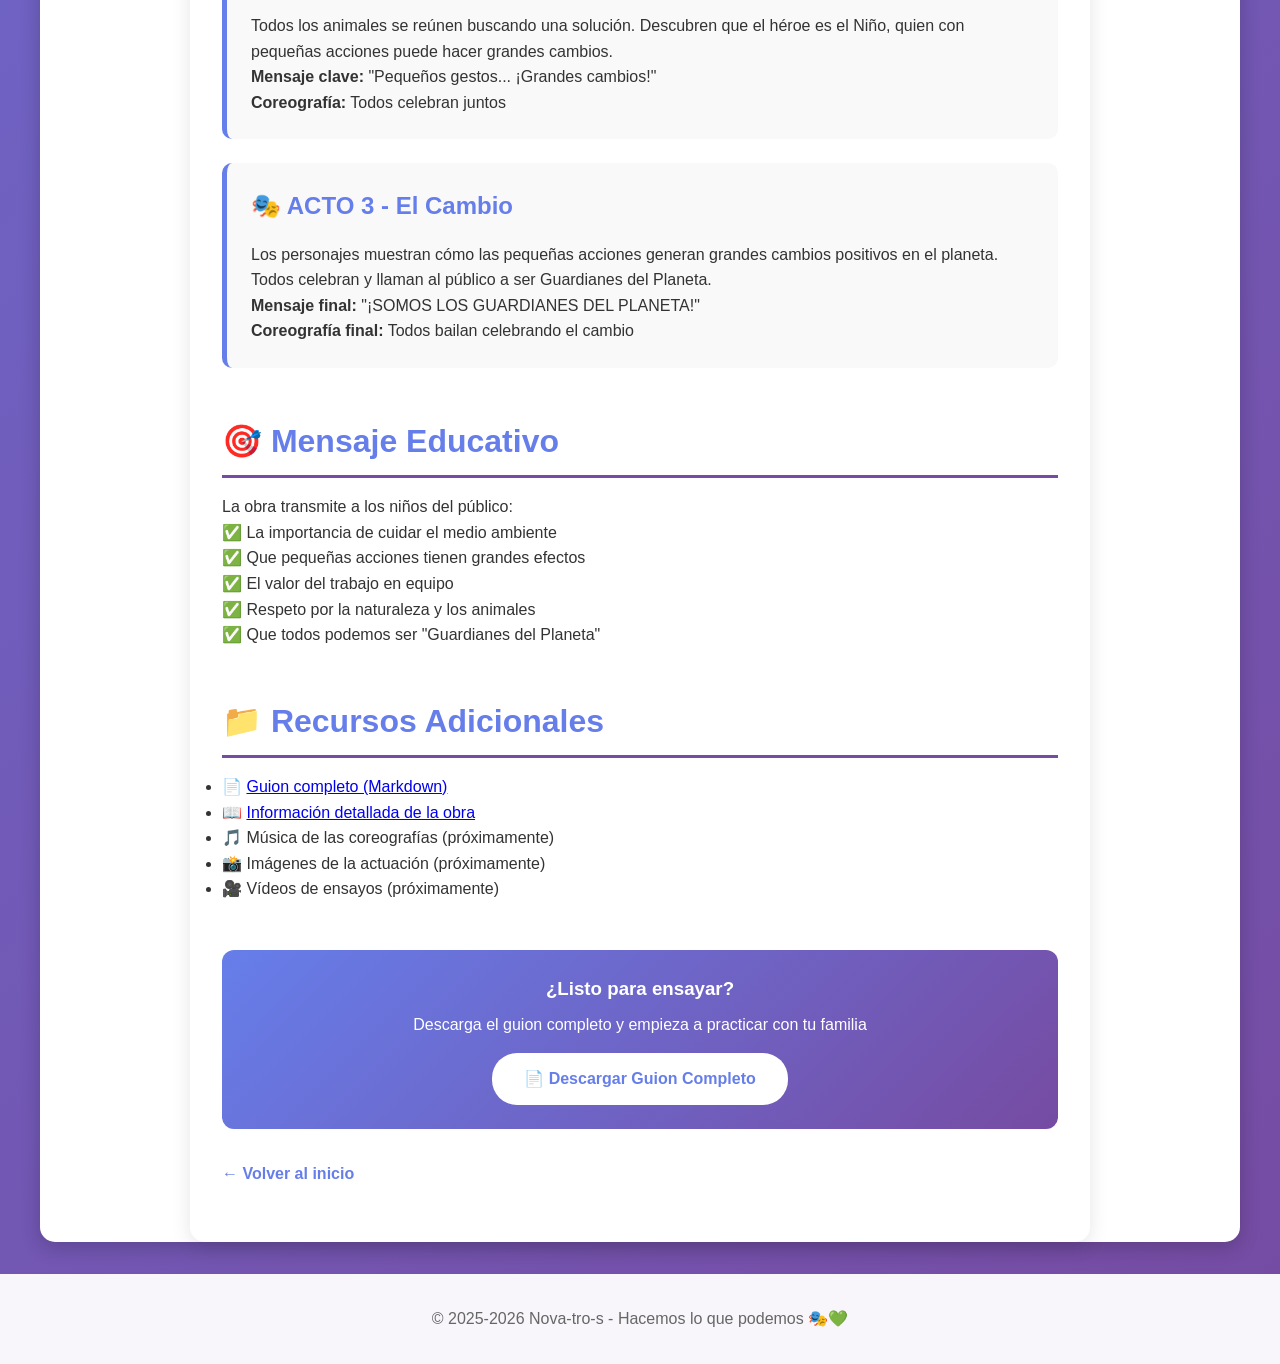
==== commit 735f6409: "ok" ====
--- a/2025-2026/Trimestre2/index.html
+++ b/2025-2026/Trimestre2/index.html
@@ -150,10 +150,10 @@
             <a href="../../index.html" class="back-link">← Volver al inicio</a>
             
             <div class="download-section">
-                <h2 style="color: white; border: none; margin-bottom: 0.5rem;">📥 Descargar Guion</h2>
-                <p>Descarga el guion completo en formato Markdown o PDF</p>
-                <a href="teatro.md" download class="download-btn">📄 Descargar teatro.md</a>
-                <a href="teatro.pdf" download class="download-btn" style="margin-left: 1rem;">📄 Descargar PDF</a>
+                <h2 style="color: white; border: none; margin-bottom: 0.5rem;">📥 Materiales Disponibles</h2>
+                <p>Esta versión web incluye emojis 🐧🐝🌳 para identificar fácilmente cada personaje</p>
+                <a href="teatro.pdf" download class="download-btn" style="font-size: 1.1rem; padding: 1rem 2.5rem;">📄 Descargar PDF (Recomendado)</a>
+                <a href="teatro.md" download class="download-btn" style="margin-left: 1rem;">📝 Descargar Markdown</a>
             </div>
 
             <section>
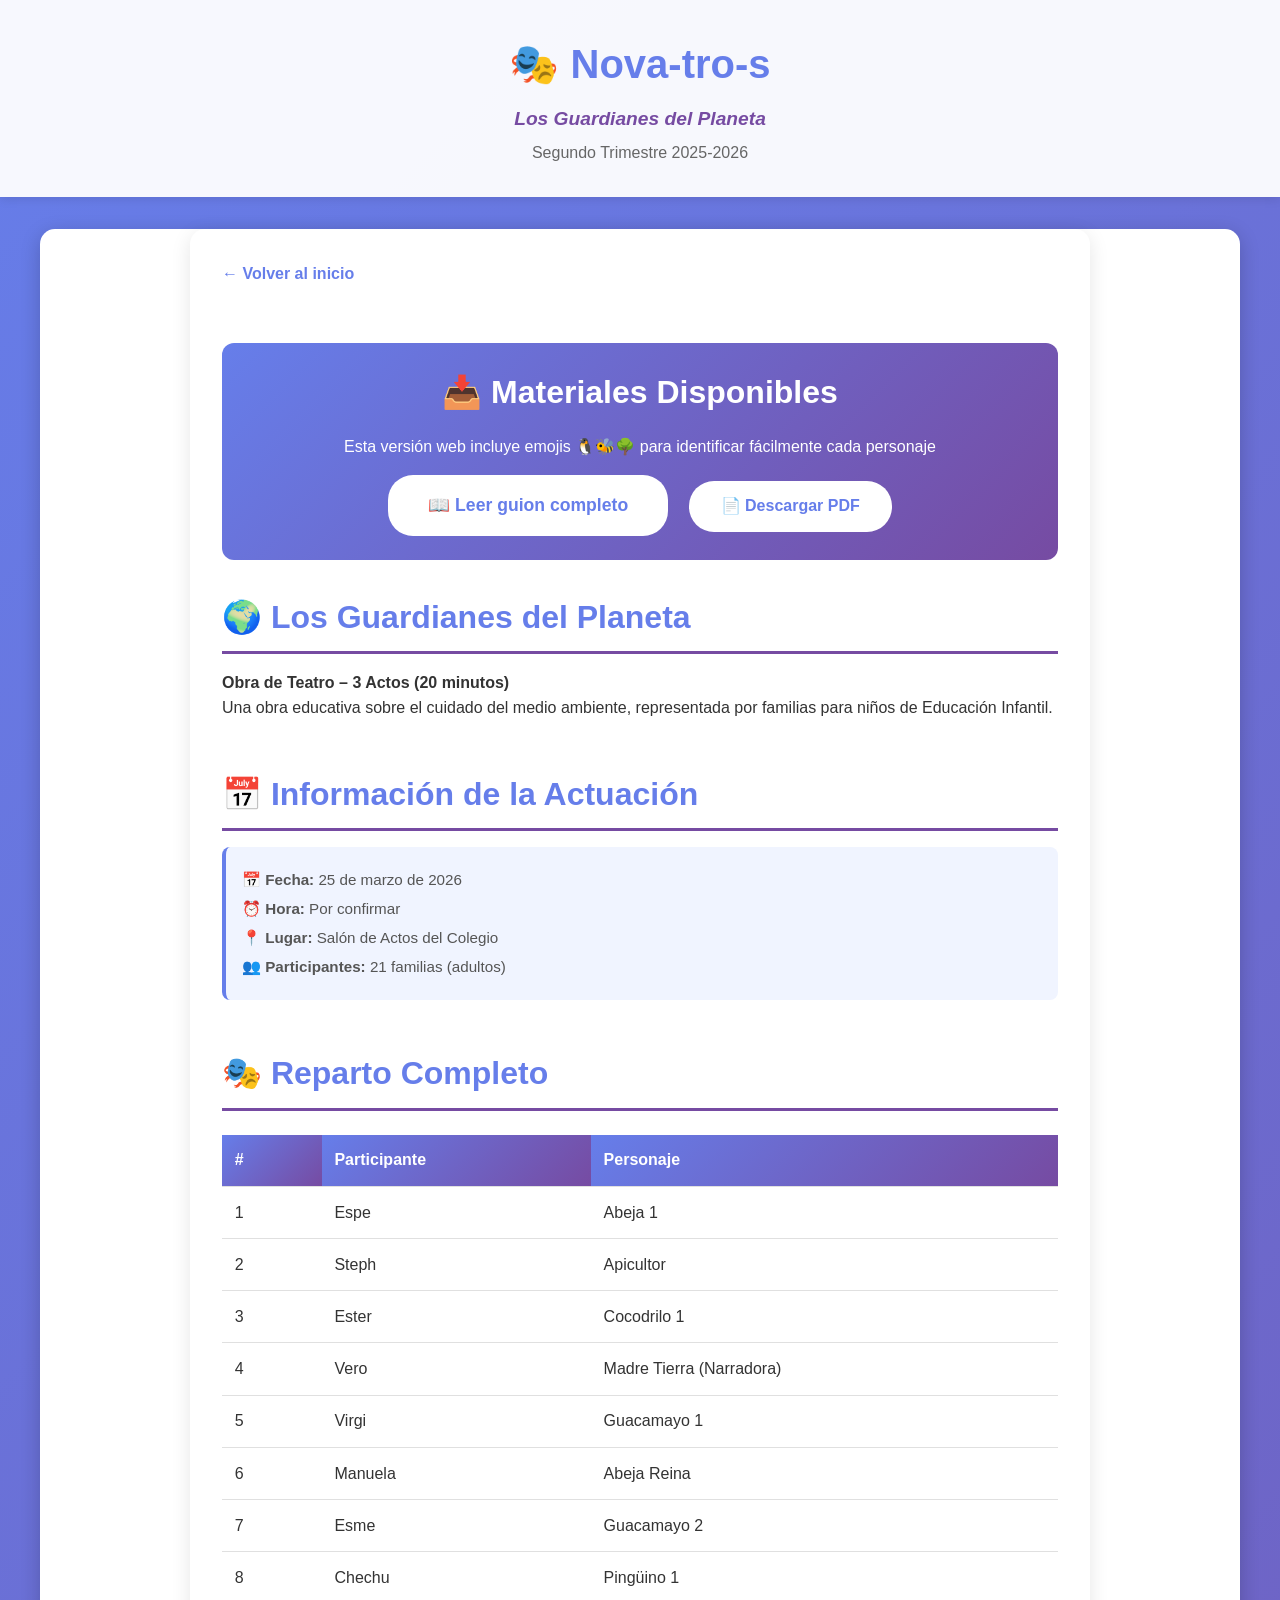
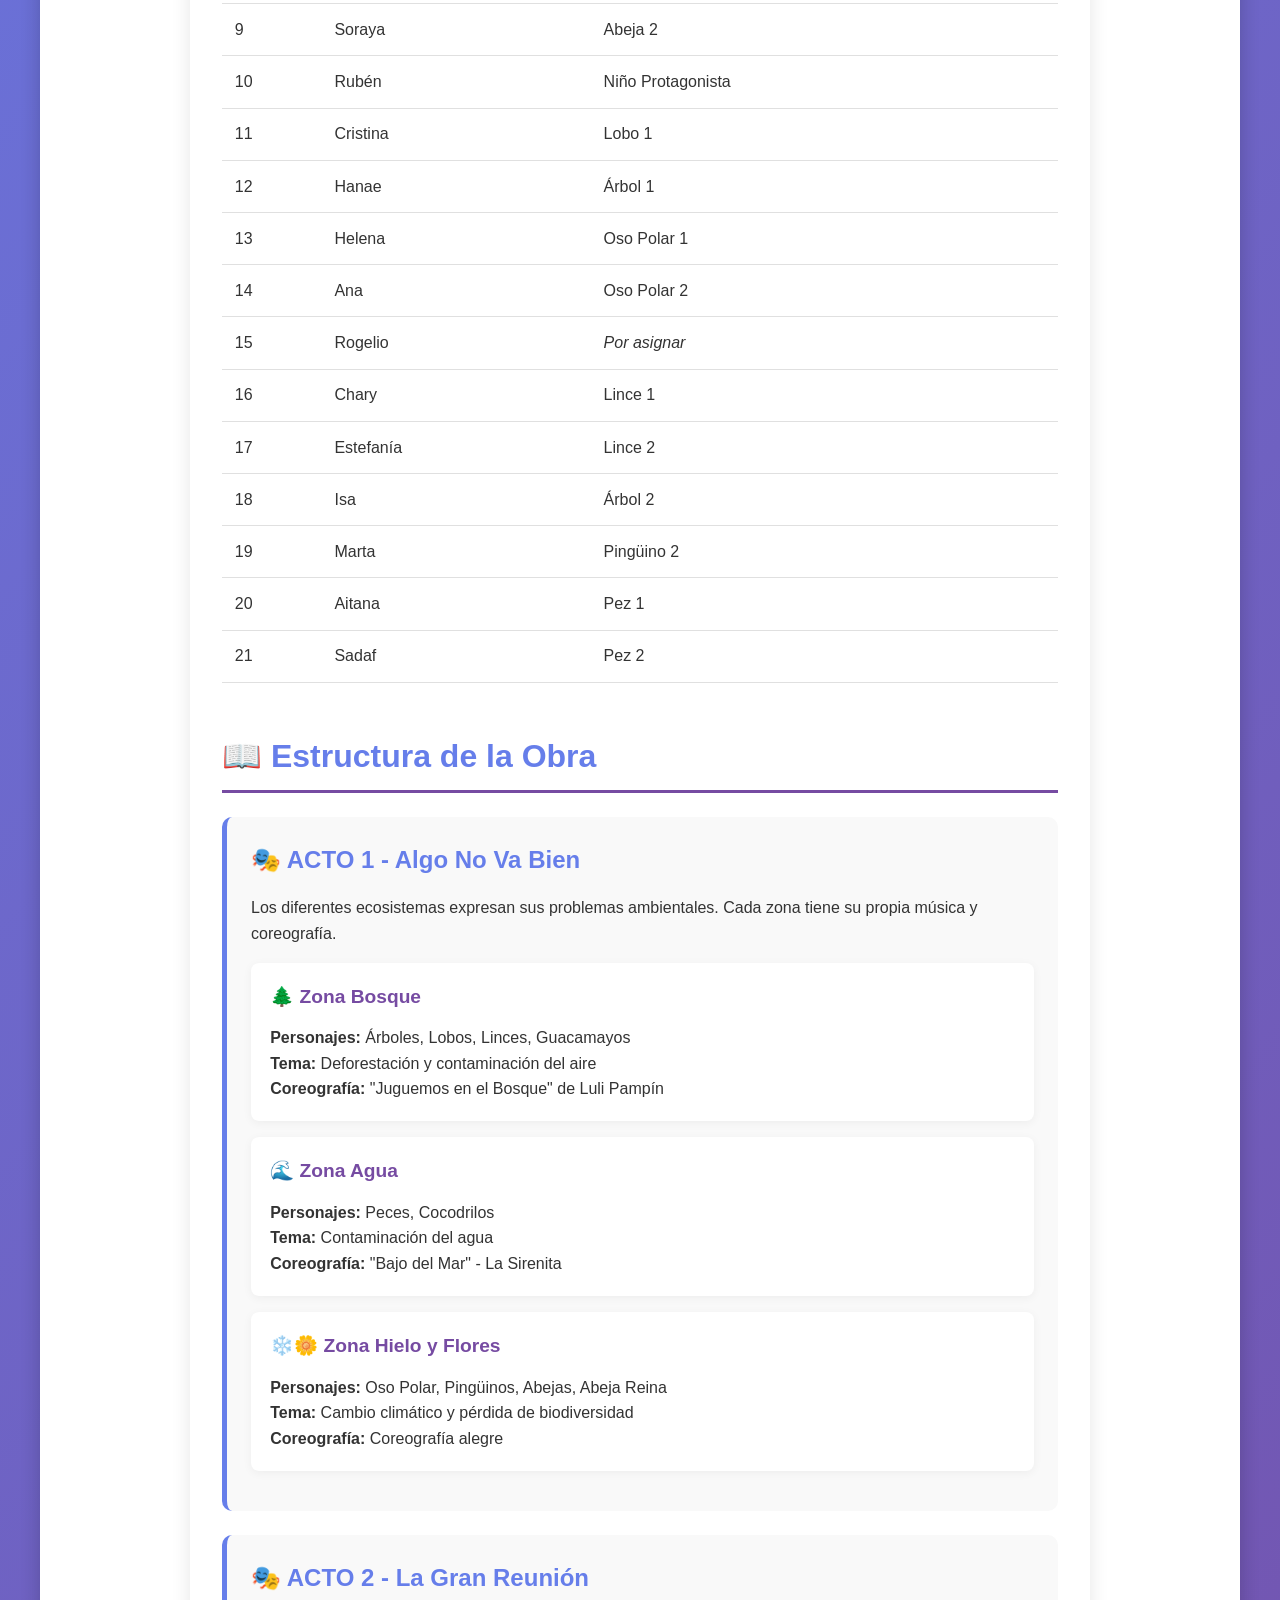
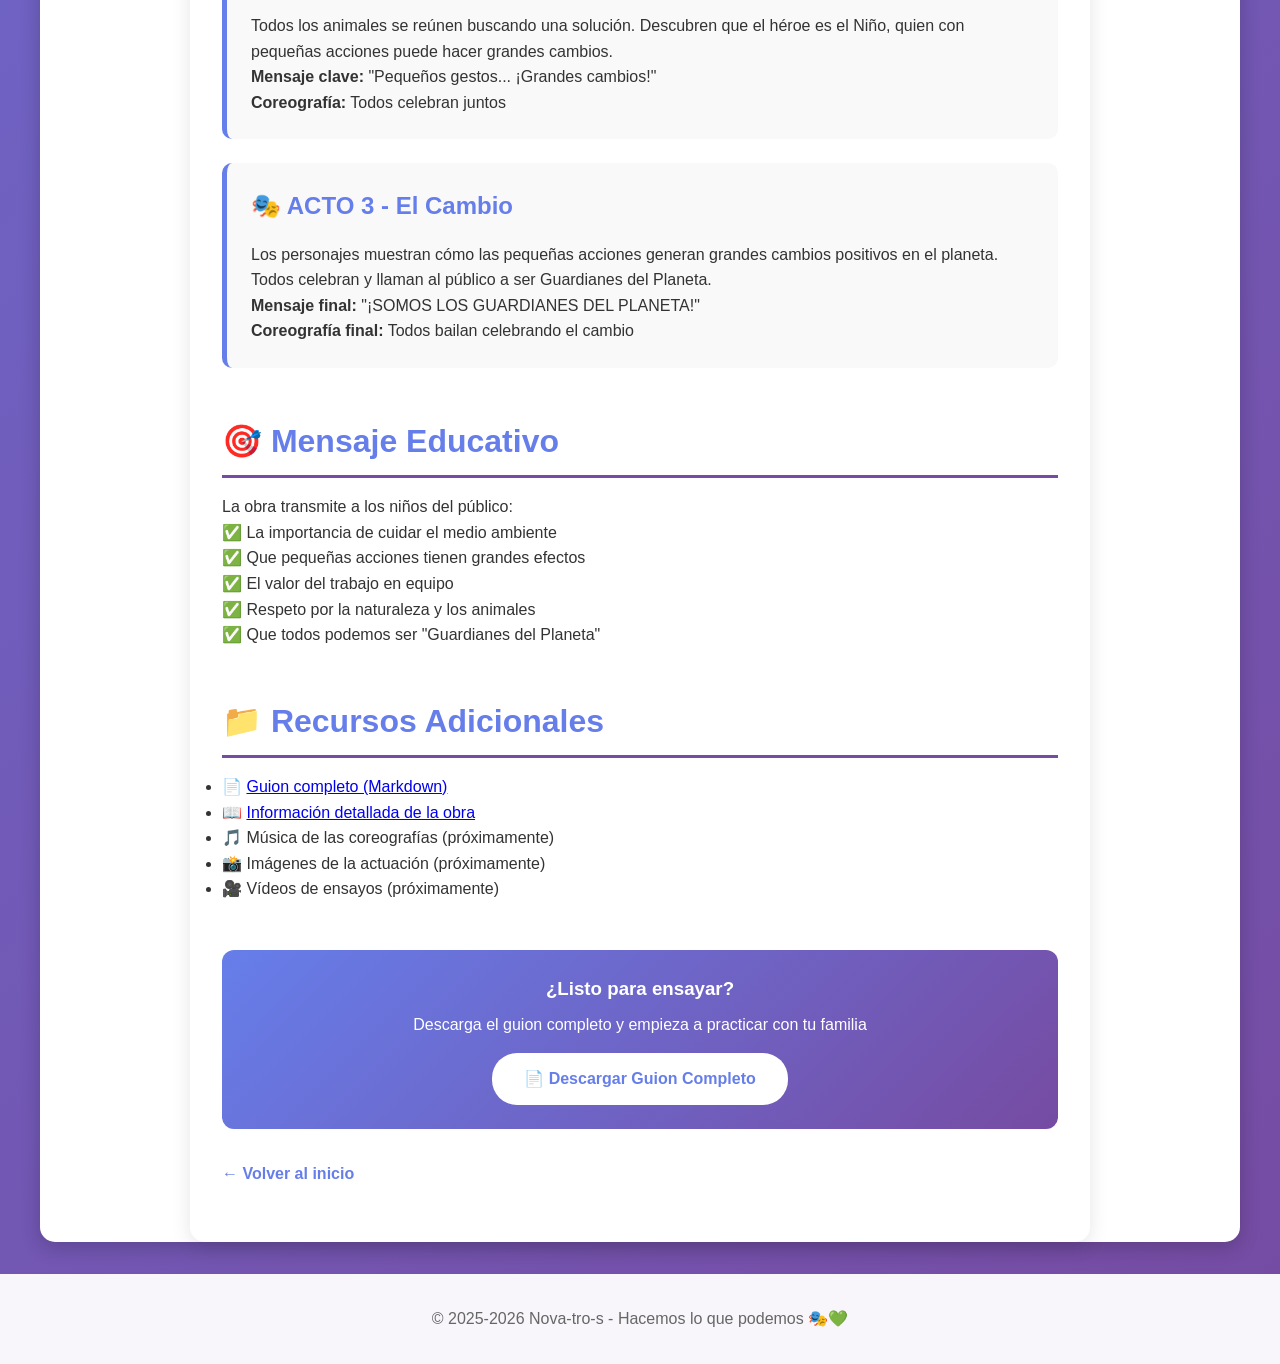
==== commit 901f4ee6: "update teatro" ====
--- a/2025-2026/Trimestre2/index.html
+++ b/2025-2026/Trimestre2/index.html
@@ -152,8 +152,8 @@
             <div class="download-section">
                 <h2 style="color: white; border: none; margin-bottom: 0.5rem;">📥 Materiales Disponibles</h2>
                 <p>Esta versión web incluye emojis 🐧🐝🌳 para identificar fácilmente cada personaje</p>
-                <a href="teatro.pdf" download class="download-btn" style="font-size: 1.1rem; padding: 1rem 2.5rem;">📄 Descargar PDF (Recomendado)</a>
-                <a href="teatro.md" download class="download-btn" style="margin-left: 1rem;">📝 Descargar Markdown</a>
+                <a href="teatro.html" class="download-btn" style="font-size: 1.1rem; padding: 1rem 2.5rem;">📖 Leer guion completo</a>
+                <a href="teatro.pdf" download class="download-btn" style="margin-left: 1rem;">📄 Descargar PDF</a>
             </div>
 
             <section>
--- a/styles.css
+++ b/styles.css
@@ -371,82 +371,275 @@
     margin-top: 1rem;
 }
 
-/* Chatbot Section */
-.chatbot-section {
-    background: linear-gradient(135deg, #ffecd2 0%, #fcb69f 100%);
-    padding: 2rem;
-    border-radius: 12px;
-}
-
-.chat-container {
+/* ================================================================
+   APUNTABOT – Widget flotante (esquina inferior derecha)
+   ================================================================ */
+
+/* Contenedor raíz del widget */
+.apuntabot-widget {
+    position: fixed;
+    bottom: 24px;
+    right: 24px;
+    z-index: 9999;
+    display: flex;
+    flex-direction: column;
+    align-items: flex-end;
+    gap: 12px;
+}
+
+/* Panel del chat */
+.apuntabot-panel {
+    width: 360px;
+    max-height: 520px;
     background: white;
-    border-radius: 10px;
+    border-radius: 18px;
+    box-shadow: 0 8px 40px rgba(102, 126, 234, 0.35);
+    display: flex;
+    flex-direction: column;
     overflow: hidden;
-    box-shadow: 0 3px 15px rgba(0, 0, 0, 0.1);
-    margin-top: 1rem;
-}
-
+    /* animación de entrada/salida */
+    transform-origin: bottom right;
+    transition: opacity 0.25s ease, transform 0.25s ease;
+}
+
+.apuntabot-panel[aria-hidden="true"] {
+    opacity: 0;
+    transform: scale(0.85) translateY(20px);
+    pointer-events: none;
+}
+
+.apuntabot-panel[aria-hidden="false"] {
+    opacity: 1;
+    transform: scale(1) translateY(0);
+    pointer-events: all;
+}
+
+/* Botón flotante siempre visible */
+.apuntabot-toggle {
+    display: flex;
+    align-items: center;
+    gap: 0.5rem;
+    padding: 0.7rem 1.2rem 0.7rem 0.9rem;
+    background: linear-gradient(135deg, #667eea 0%, #764ba2 100%);
+    color: white;
+    border: none;
+    border-radius: 50px;
+    font-size: 1rem;
+    font-weight: bold;
+    cursor: pointer;
+    box-shadow: 0 4px 20px rgba(102, 126, 234, 0.55);
+    transition: transform 0.2s ease, box-shadow 0.2s ease;
+}
+
+.apuntabot-toggle:hover {
+    transform: translateY(-3px);
+    box-shadow: 0 8px 28px rgba(102, 126, 234, 0.65);
+}
+
+.apuntabot-toggle-icon {
+    font-size: 1.5rem;
+    line-height: 1;
+}
+
+.apuntabot-toggle-label {
+    font-size: 0.95rem;
+    letter-spacing: 0.02em;
+}
+
+/* Header del chat */
+.chat-header {
+    display: flex;
+    align-items: center;
+    gap: 0.75rem;
+    padding: 0.9rem 1.2rem;
+    background: linear-gradient(135deg, #667eea 0%, #764ba2 100%);
+    color: white;
+    flex-shrink: 0;
+}
+
+.chat-bot-icon {
+    font-size: 1.8rem;
+    line-height: 1;
+}
+
+.chat-bot-info {
+    display: flex;
+    flex-direction: column;
+    flex: 1;
+}
+
+.chat-bot-info strong {
+    font-size: 1rem;
+}
+
+.chat-bot-status {
+    font-size: 0.75rem;
+    opacity: 0.85;
+    color: #a8f0c6;
+}
+
+/* Botón cerrar (X) */
+.apuntabot-close {
+    background: rgba(255, 255, 255, 0.2);
+    border: none;
+    border-radius: 50%;
+    color: white;
+    font-size: 1rem;
+    width: 30px;
+    height: 30px;
+    cursor: pointer;
+    display: flex;
+    align-items: center;
+    justify-content: center;
+    transition: background 0.2s;
+    flex-shrink: 0;
+}
+
+.apuntabot-close:hover {
+    background: rgba(255, 255, 255, 0.35);
+}
+
+/* Área de mensajes */
 .chat-messages {
-    height: 400px;
+    flex: 1;
     overflow-y: auto;
     padding: 1rem;
-    background: #f9f9f9;
+    background: #f4f6fb;
+    display: flex;
+    flex-direction: column;
+    gap: 0.75rem;
+    min-height: 0;
 }
 
 .message {
-    margin-bottom: 1rem;
-    padding: 1rem;
-    border-radius: 8px;
+    display: flex;
+    align-items: flex-start;
+    gap: 0.5rem;
+    animation: fadeIn 0.3s ease;
+    max-width: 92%;
+}
+
+@keyframes fadeIn {
+    from { opacity: 0; transform: translateY(8px); }
+    to   { opacity: 1; transform: translateY(0); }
+}
+
+/* Mensajes del bot */
+.bot-message {
+    align-self: flex-start;
+}
+
+.bot-avatar {
+    font-size: 1.4rem;
+    flex-shrink: 0;
+    margin-top: 2px;
+}
+
+.bot-bubble {
+    background: white;
+    border: 1px solid #dde3f5;
+    border-radius: 0 14px 14px 14px;
+    padding: 0.75rem 0.9rem;
+    box-shadow: 0 2px 6px rgba(102, 126, 234, 0.08);
+    font-size: 0.88rem;
+    line-height: 1.5;
+    color: #333;
+}
+
+.bot-bubble p { margin-bottom: 0.35rem; }
+.bot-bubble p:last-child { margin-bottom: 0; }
+.bot-bubble ul { margin: 0.3rem 0 0 1rem; }
+.bot-bubble li { margin: 0.2rem 0; }
+
+/* Botones de pregunta rápida dentro del chat */
+.quick-replies {
+    display: flex;
+    flex-wrap: wrap;
+    gap: 0.4rem;
+    margin-top: 0.6rem;
+}
+
+.qr-btn {
+    background: #f0f3ff;
+    border: 1.5px solid #b0bdf5;
+    border-radius: 20px;
+    color: #4a5ac7;
+    font-size: 0.78rem;
+    font-family: inherit;
+    padding: 0.35rem 0.75rem;
+    cursor: pointer;
+    transition: background 0.18s ease, border-color 0.18s ease, transform 0.15s ease;
+    line-height: 1.3;
+}
+
+.qr-btn:hover {
+    background: #667eea;
+    border-color: #667eea;
+    color: white;
+    transform: translateY(-1px);
+}
+
+.qr-btn:active {
+    transform: scale(0.96);
+}
+
+/* Barra rápida fija sobre el input */
+.quick-replies-bar {
+    display: flex;
+    gap: 0.4rem;
+    padding: 0.5rem 0.9rem 0;
+    background: white;
+    overflow-x: auto;
+    scrollbar-width: none;
+    flex-shrink: 0;
+}
+
+.quick-replies-bar::-webkit-scrollbar {
+    display: none;
+}
+
+.qr-btn.qr-small {
+    font-size: 0.75rem;
+    padding: 0.3rem 0.65rem;
+    white-space: nowrap;
+    flex-shrink: 0;
+}
+
+/* Mensajes del usuario */
+.user-message {
+    align-self: flex-end;
+    margin-left: auto;
+    flex-direction: row-reverse;
     max-width: 80%;
-    animation: fadeIn 0.3s ease;
-}
-
-@keyframes fadeIn {
-    from {
-        opacity: 0;
-        transform: translateY(10px);
-    }
-    to {
-        opacity: 1;
-        transform: translateY(0);
-    }
-}
-
-.bot-message {
-    background: #e3f2fd;
-    border-left: 4px solid #667eea;
-    margin-right: auto;
-}
-
-.user-message {
-    background: #f3e5f5;
-    border-right: 4px solid #764ba2;
-    margin-left: auto;
-    text-align: right;
-}
-
-.bot-message ul {
-    margin-top: 0.5rem;
-    margin-left: 1.5rem;
-}
-
-.bot-message li {
-    margin: 0.3rem 0;
-}
-
+}
+
+.user-message p {
+    background: linear-gradient(135deg, #667eea 0%, #764ba2 100%);
+    color: white;
+    border-radius: 14px 0 14px 14px;
+    padding: 0.65rem 0.9rem;
+    font-size: 0.88rem;
+    line-height: 1.4;
+    margin: 0;
+}
+
+/* Input */
 .chat-input-container {
     display: flex;
-    padding: 1rem;
+    align-items: center;
+    gap: 0.5rem;
+    padding: 0.75rem 0.9rem;
     background: white;
-    border-top: 2px solid #eee;
+    border-top: 1px solid #eee;
+    flex-shrink: 0;
 }
 
 #chatInput {
     flex: 1;
-    padding: 0.8rem;
+    padding: 0.6rem 0.9rem;
     border: 2px solid #ddd;
     border-radius: 25px;
-    font-size: 1rem;
+    font-size: 0.9rem;
     outline: none;
     transition: border-color 0.3s ease;
 }
@@ -456,19 +649,44 @@
 }
 
 #sendButton {
-    margin-left: 1rem;
-    padding: 0.8rem 2rem;
-    background: #667eea;
+    width: 40px;
+    height: 40px;
+    background: linear-gradient(135deg, #667eea 0%, #764ba2 100%);
     color: white;
     border: none;
-    border-radius: 25px;
-    font-size: 1rem;
+    border-radius: 50%;
+    font-size: 1.1rem;
     cursor: pointer;
-    transition: background 0.3s ease;
+    display: flex;
+    align-items: center;
+    justify-content: center;
+    flex-shrink: 0;
+    transition: transform 0.2s ease, opacity 0.2s ease;
 }
 
 #sendButton:hover {
-    background: #764ba2;
+    transform: scale(1.1);
+    opacity: 0.9;
+}
+
+/* Responsive: en móvil el panel ocupa casi toda la pantalla */
+@media (max-width: 420px) {
+    .apuntabot-widget {
+        bottom: 16px;
+        right: 12px;
+        left: 12px;
+        align-items: flex-end;
+    }
+    .apuntabot-panel {
+        width: 100%;
+    }
+    .apuntabot-toggle-label {
+        display: none;
+    }
+    .apuntabot-toggle {
+        padding: 0.75rem;
+        border-radius: 50%;
+    }
 }
 
 /* News Section */
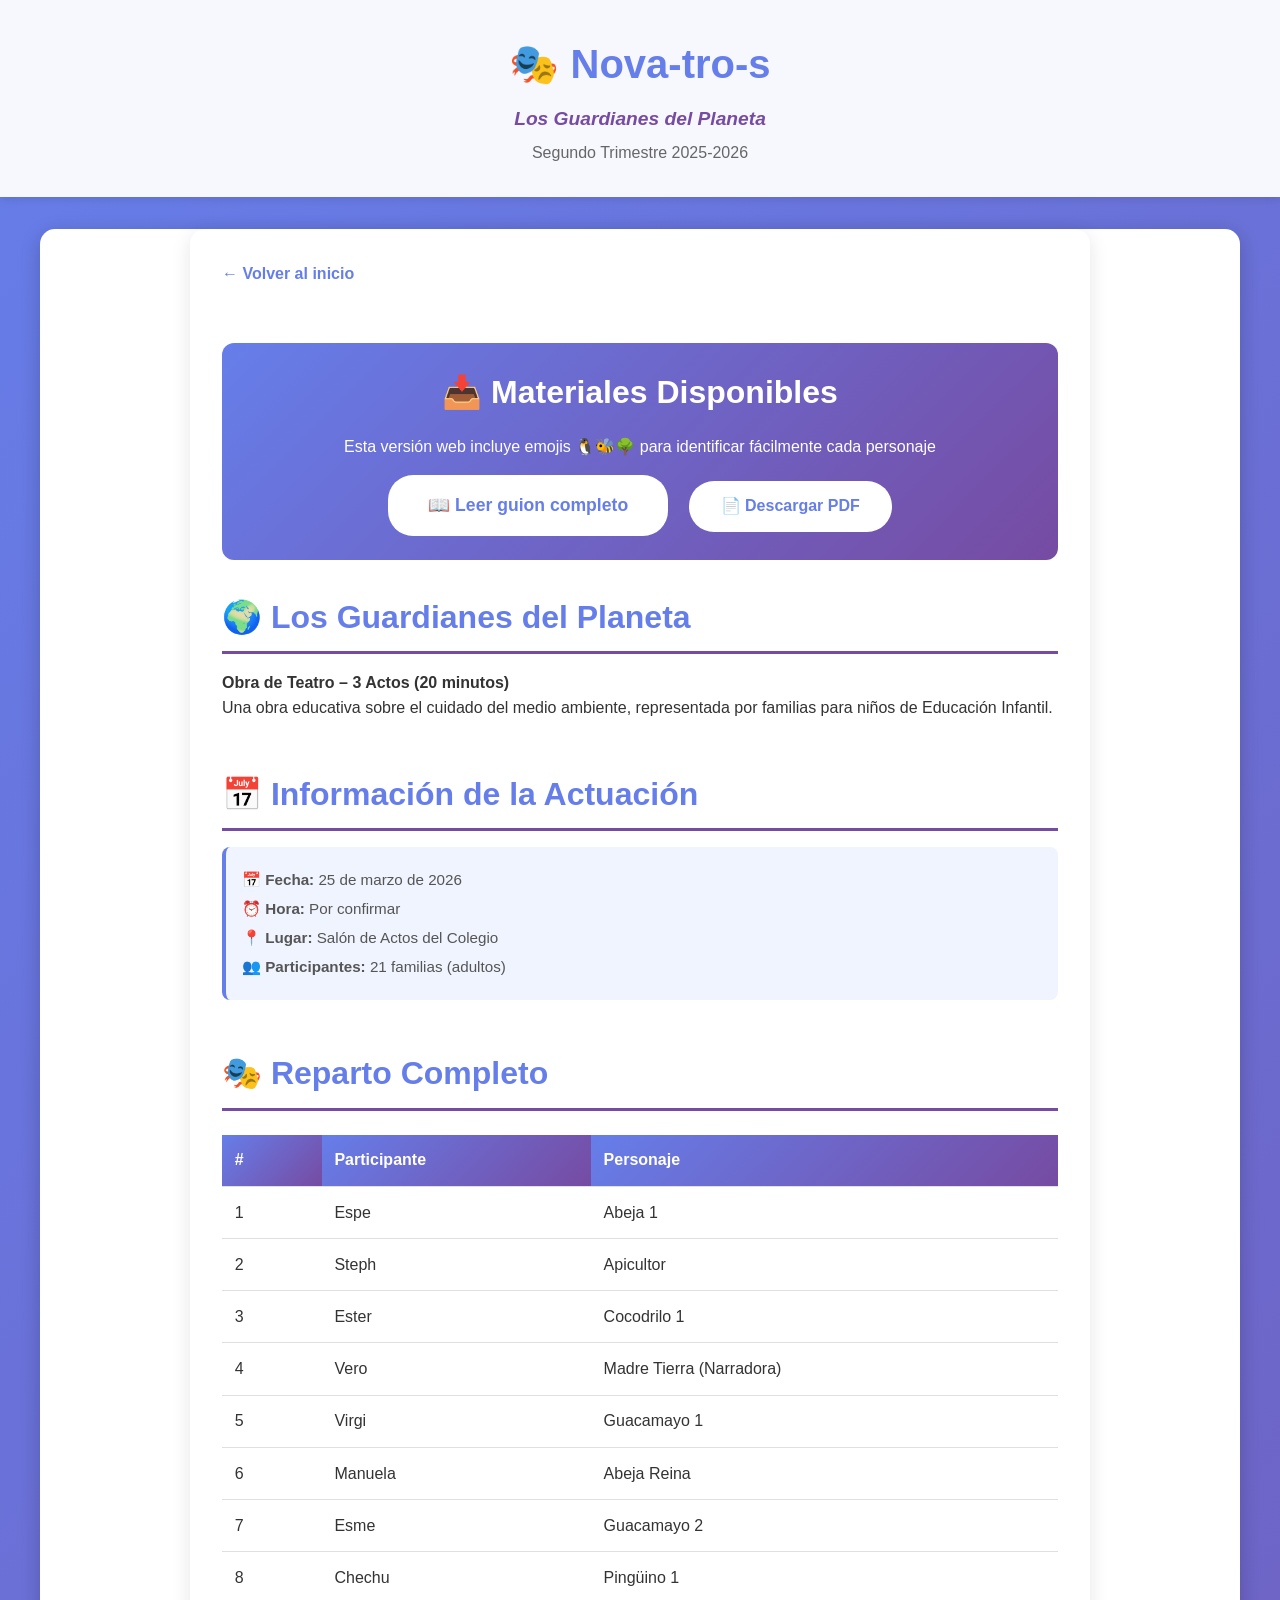
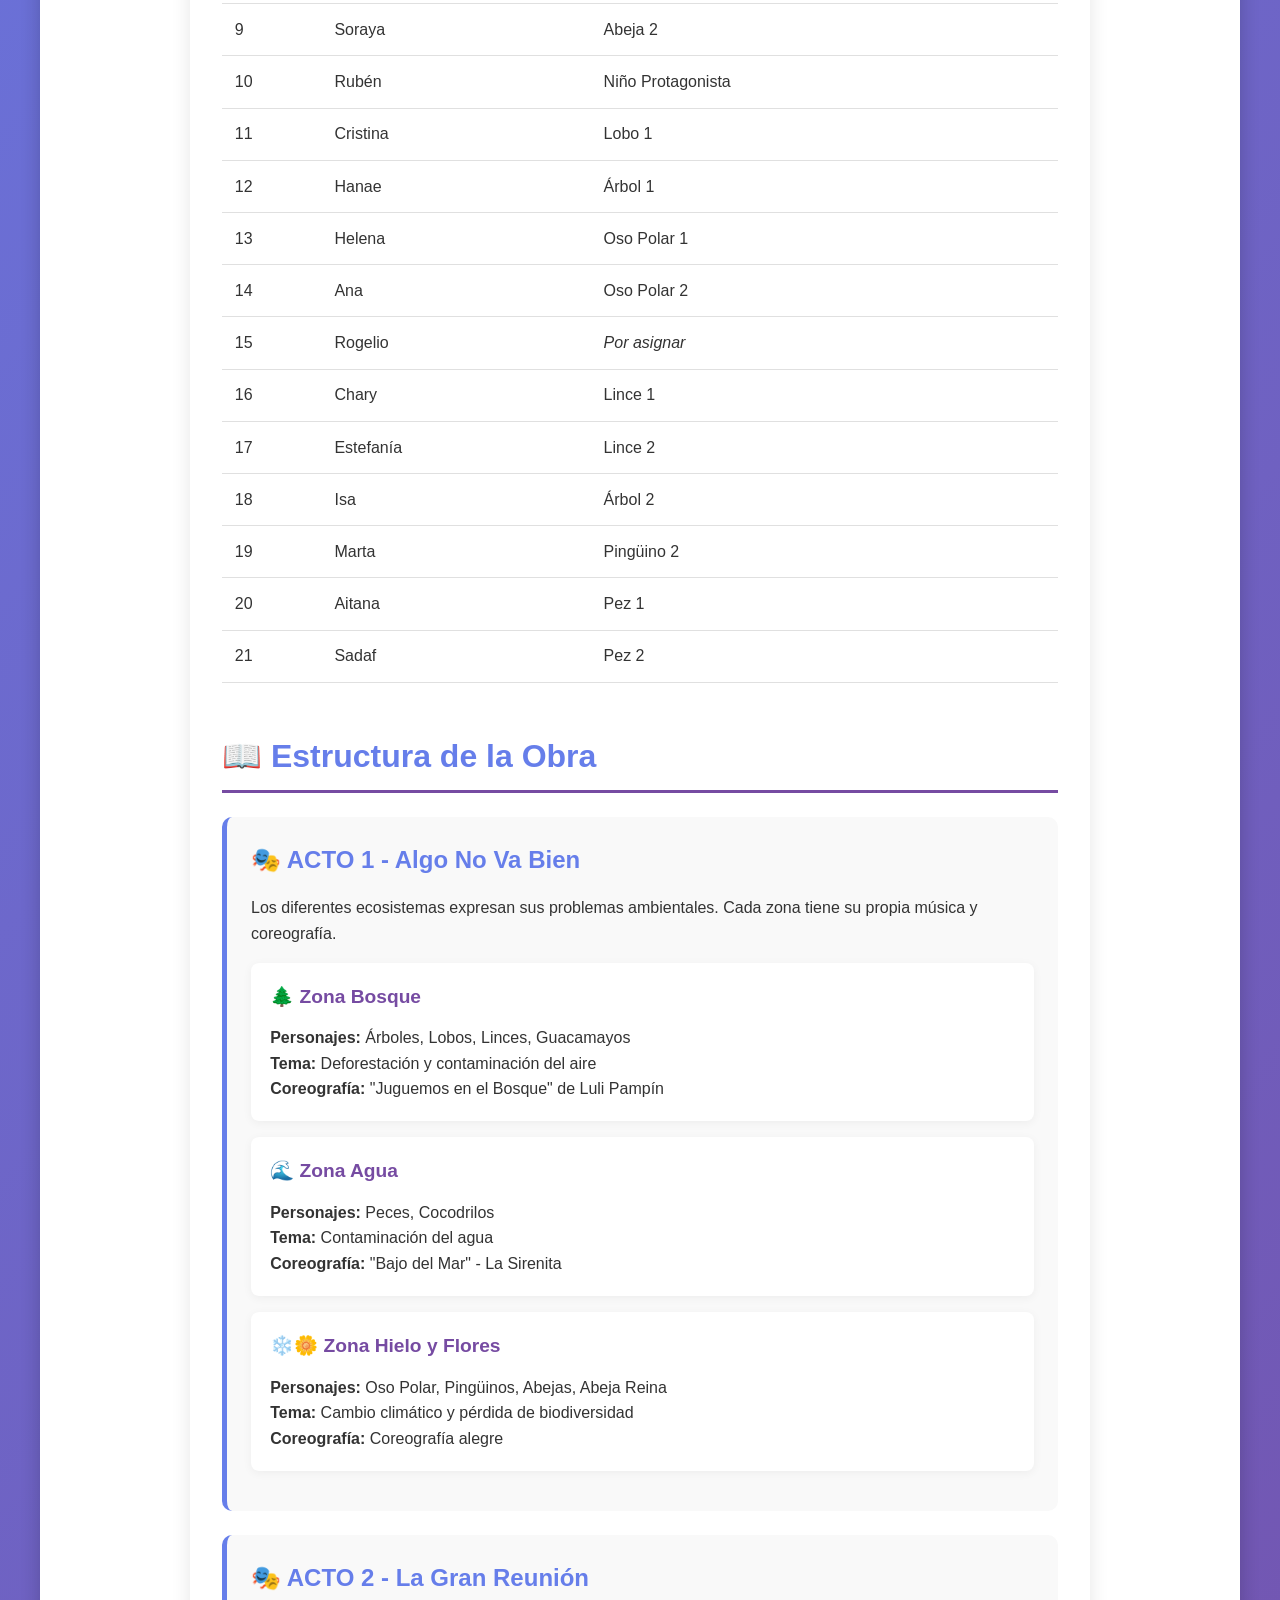
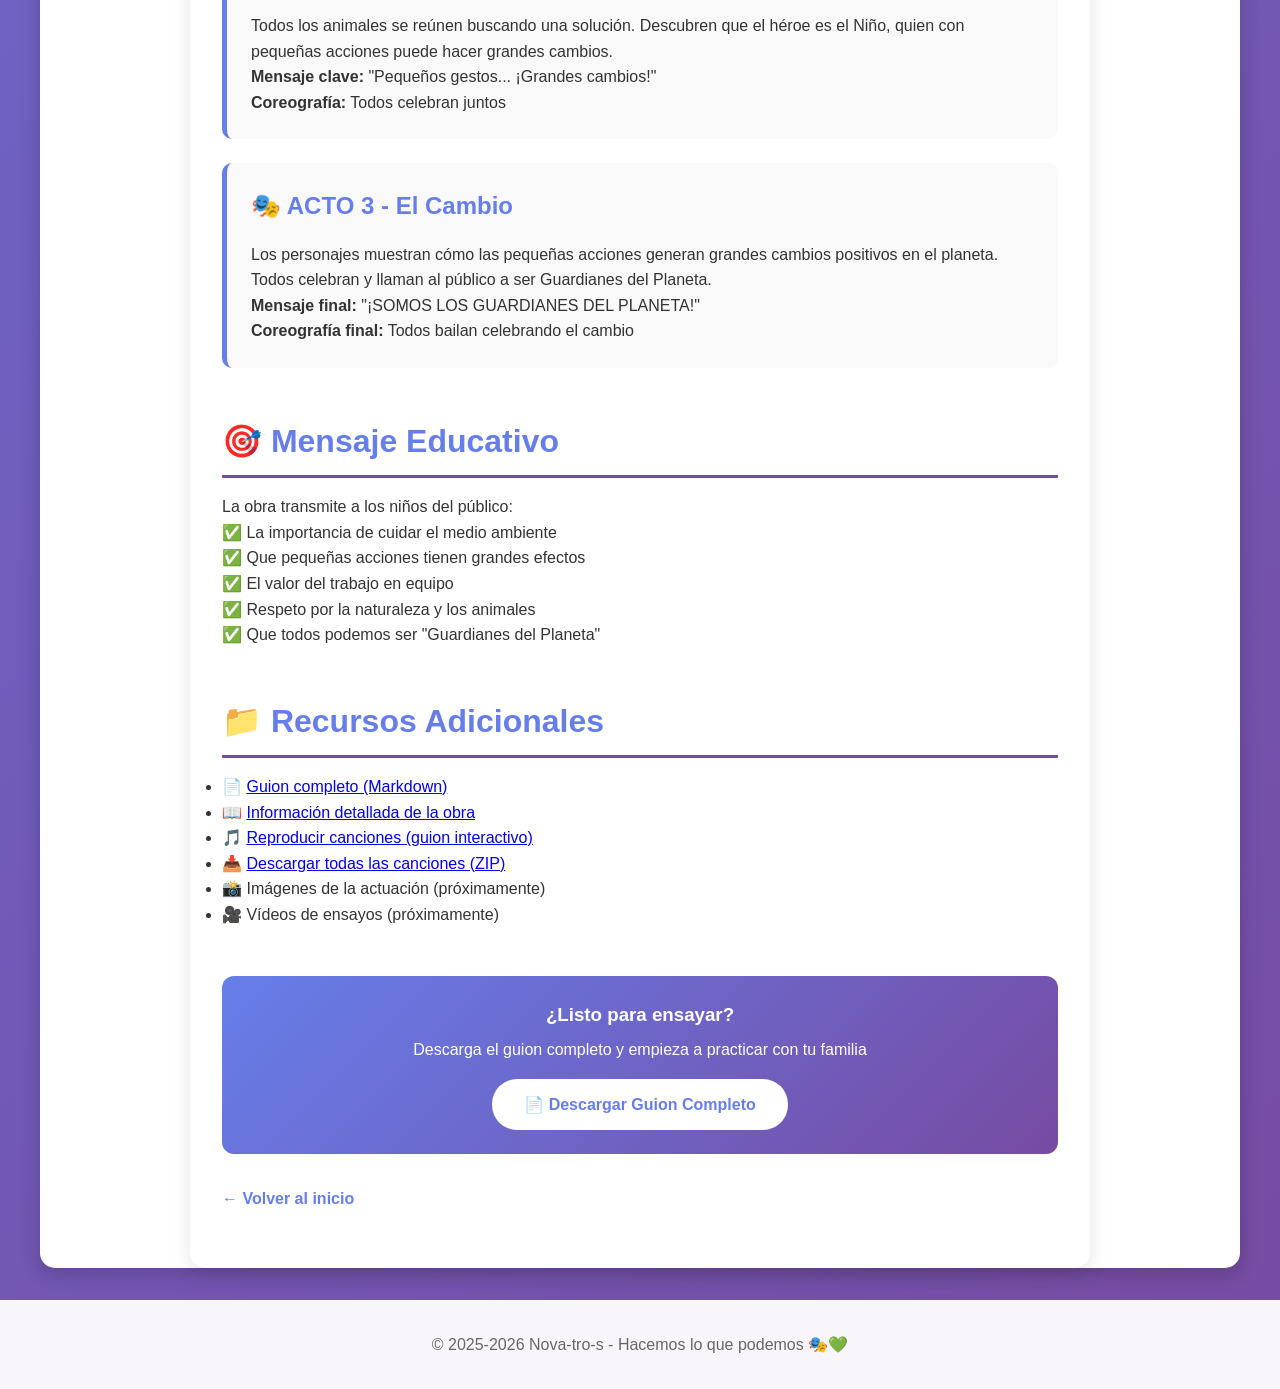
==== commit 2c8d5520: "ok" ====
--- a/2025-2026/Trimestre2/index.html
+++ b/2025-2026/Trimestre2/index.html
@@ -269,7 +269,8 @@
                 <ul>
                     <li>📄 <a href="teatro.md" download>Guion completo (Markdown)</a></li>
                     <li>📖 <a href="README.md">Información detallada de la obra</a></li>
-                    <li>🎵 Música de las coreografías (próximamente)</li>
+                    <li>🎵 <a href="teatro.html">Reproducir canciones (guion interactivo)</a></li>
+                    <li>📥 <a href="musica/canciones-guardianes-planeta.zip" download>Descargar todas las canciones (ZIP)</a></li>
                     <li>📸 Imágenes de la actuación (próximamente)</li>
                     <li>🎥 Vídeos de ensayos (próximamente)</li>
                 </ul>
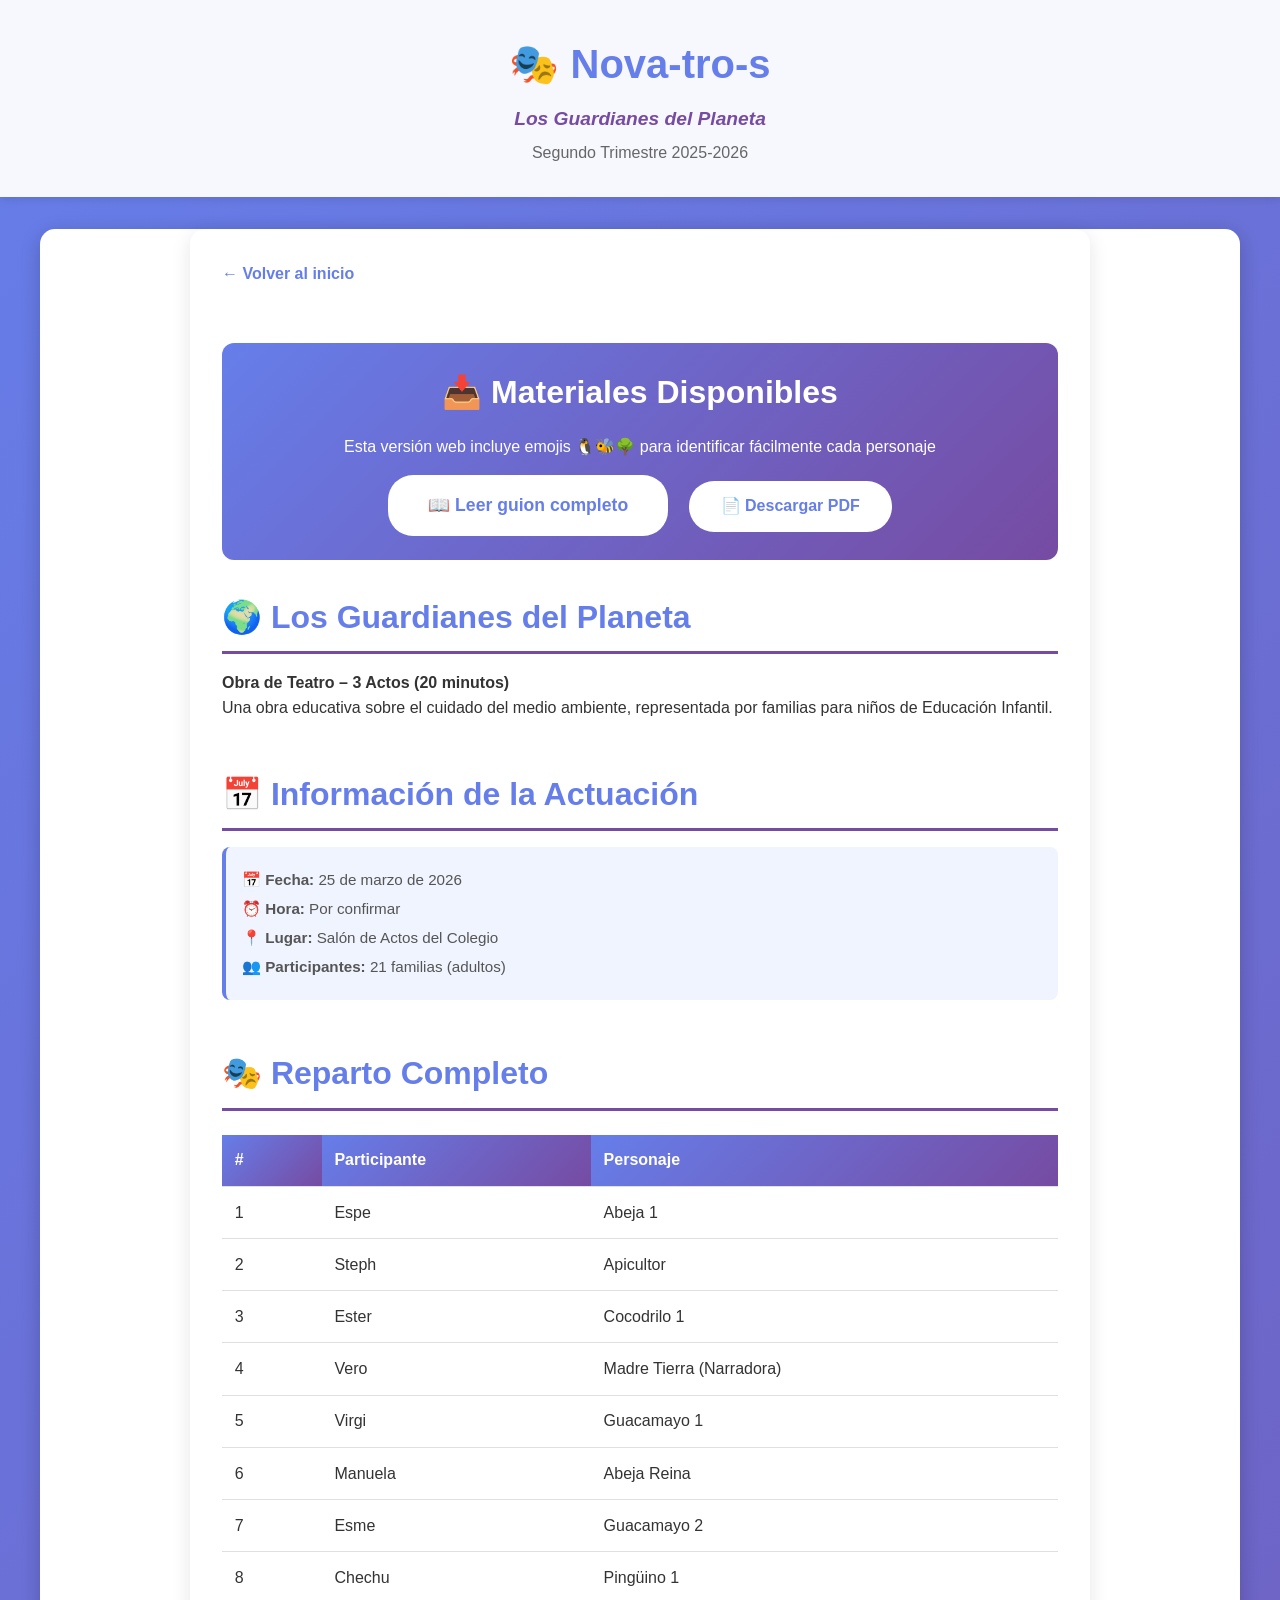
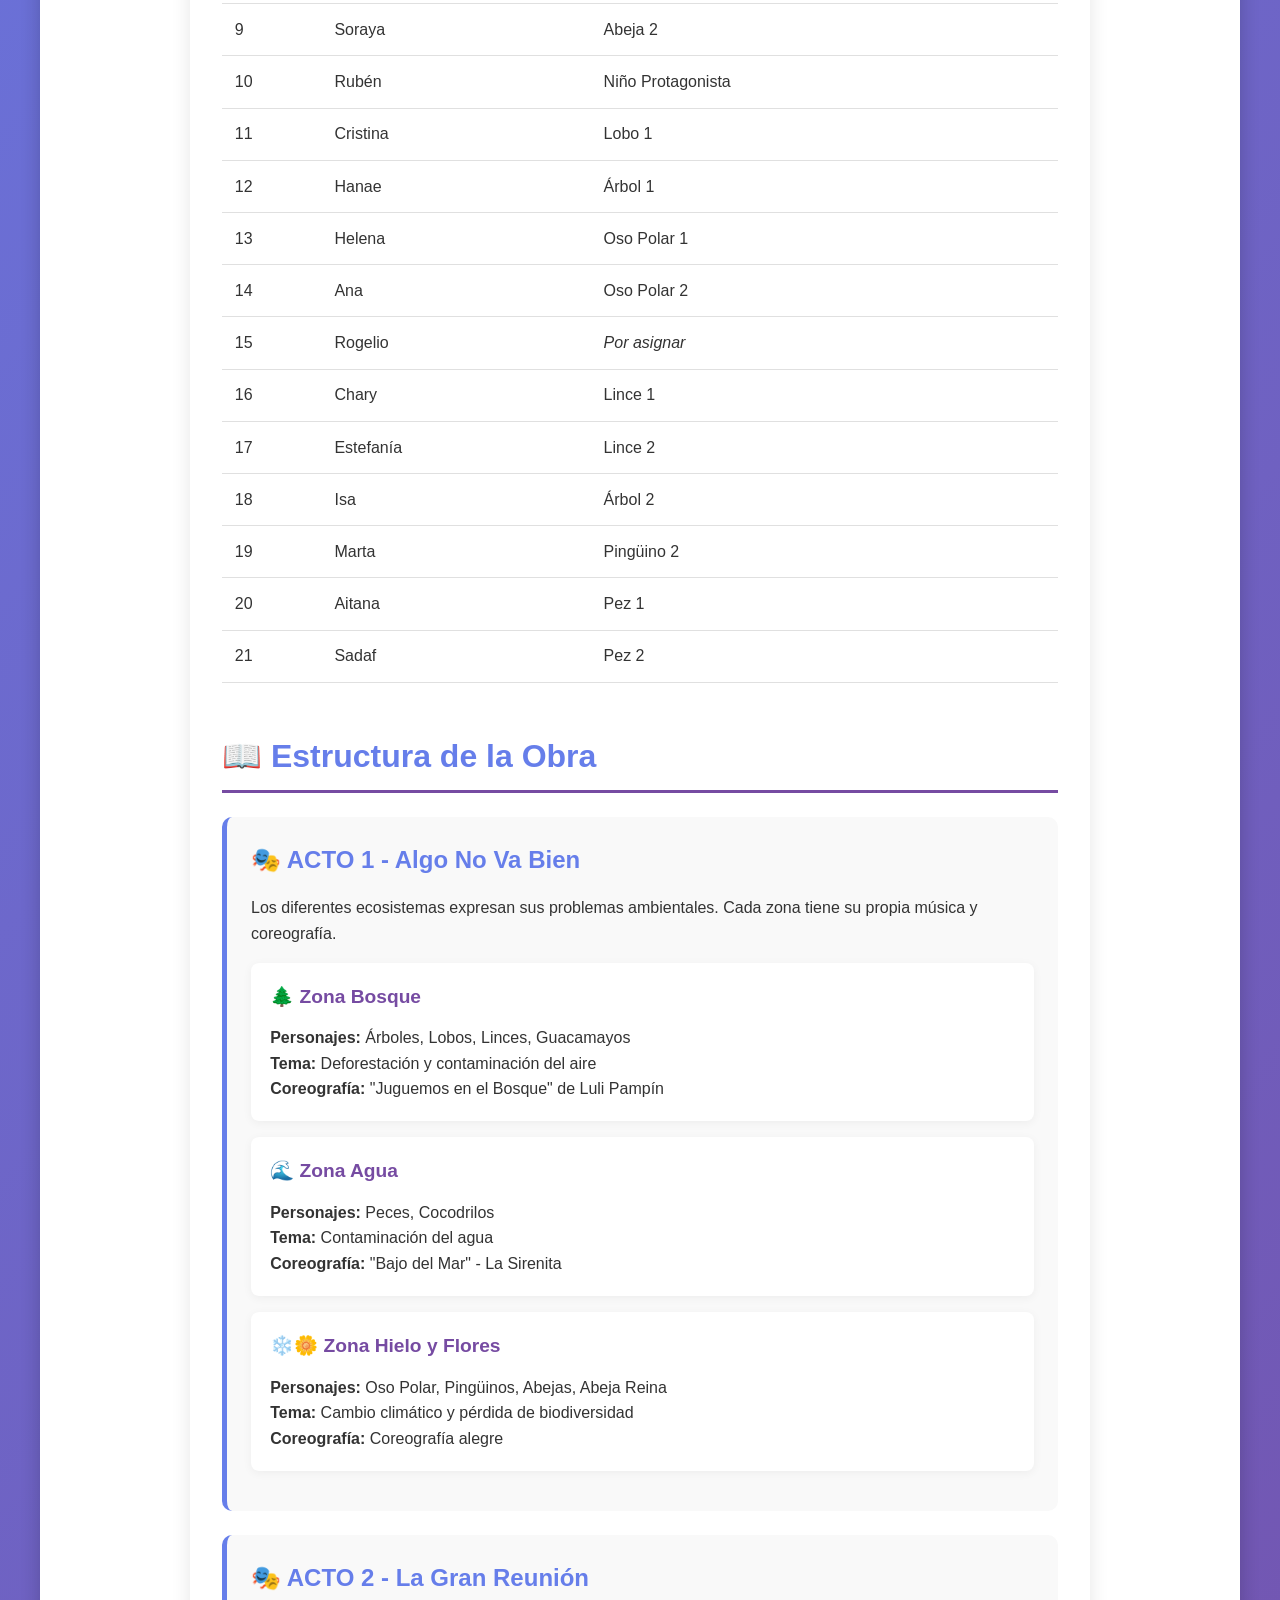
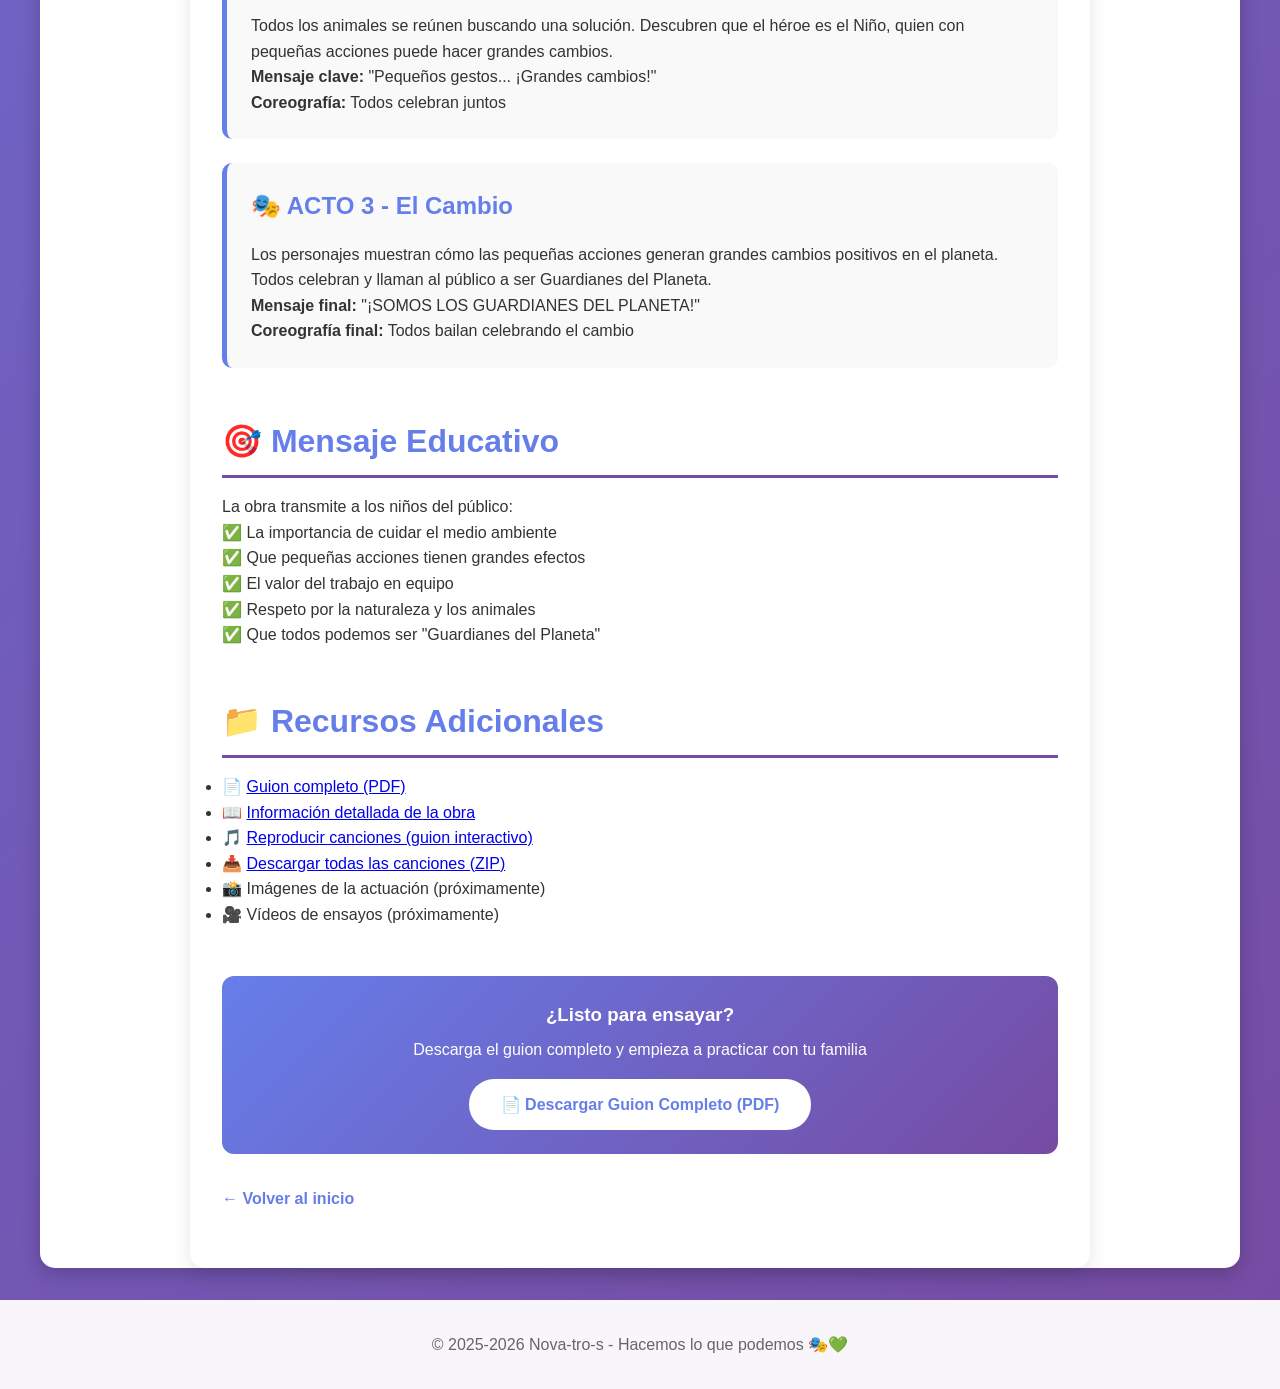
==== commit 73db35da: "Fix broken download links: PDF downloads and teatro.html links Co-authored-by: ChechuJA <47888961+Ch" ====
--- a/2025-2026/Trimestre2/index.html
+++ b/2025-2026/Trimestre2/index.html
@@ -267,7 +267,7 @@
             <section>
                 <h2>📁 Recursos Adicionales</h2>
                 <ul>
-                    <li>📄 <a href="teatro.md" download>Guion completo (Markdown)</a></li>
+                    <li>📄 <a href="teatro.pdf" download>Guion completo (PDF)</a></li>
                     <li>📖 <a href="README.md">Información detallada de la obra</a></li>
                     <li>🎵 <a href="teatro.html">Reproducir canciones (guion interactivo)</a></li>
                     <li>📥 <a href="musica/canciones-guardianes-planeta.zip" download>Descargar todas las canciones (ZIP)</a></li>
@@ -279,7 +279,7 @@
             <div class="download-section">
                 <h3 style="color: white; border: none; margin-bottom: 0.5rem;">¿Listo para ensayar?</h3>
                 <p>Descarga el guion completo y empieza a practicar con tu familia</p>
-                <a href="teatro.md" download class="download-btn">📄 Descargar Guion Completo</a>
+                <a href="teatro.pdf" download class="download-btn">📄 Descargar Guion Completo (PDF)</a>
             </div>
 
             <a href="../../index.html" class="back-link">← Volver al inicio</a>
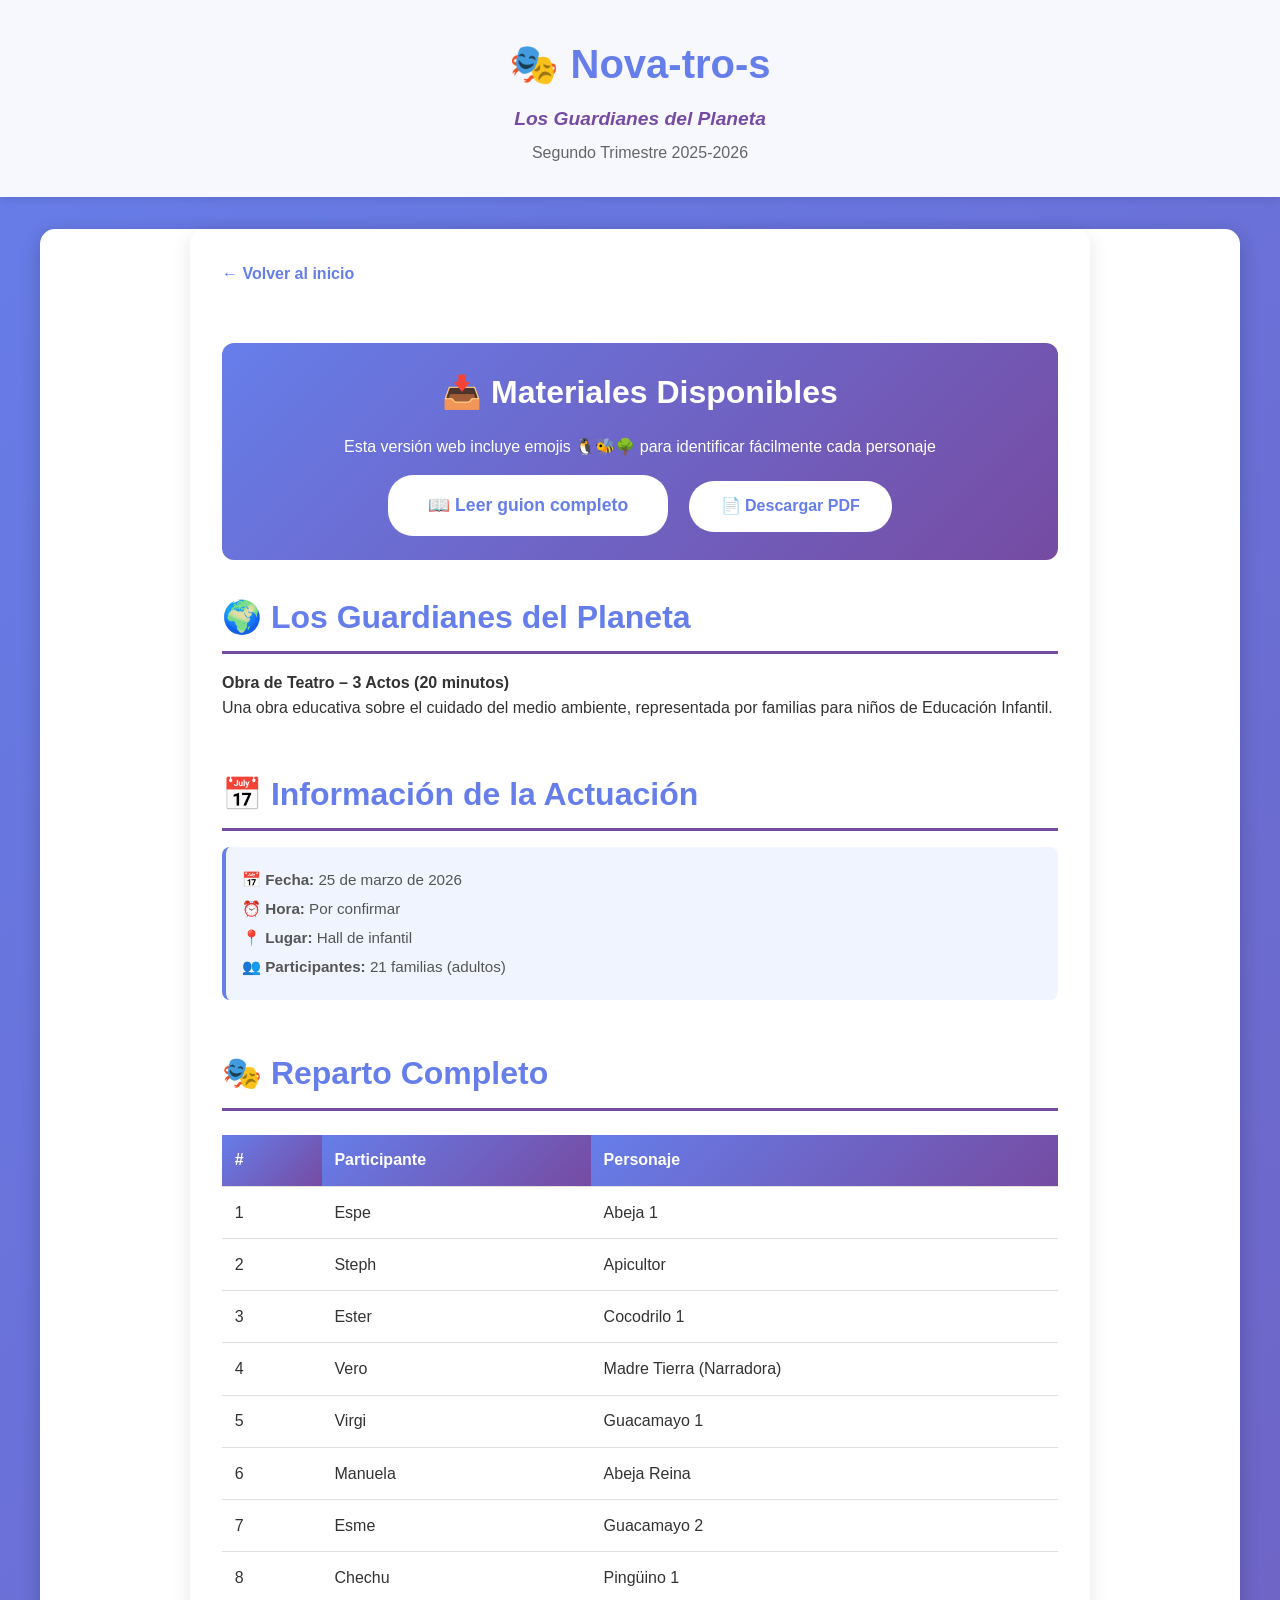
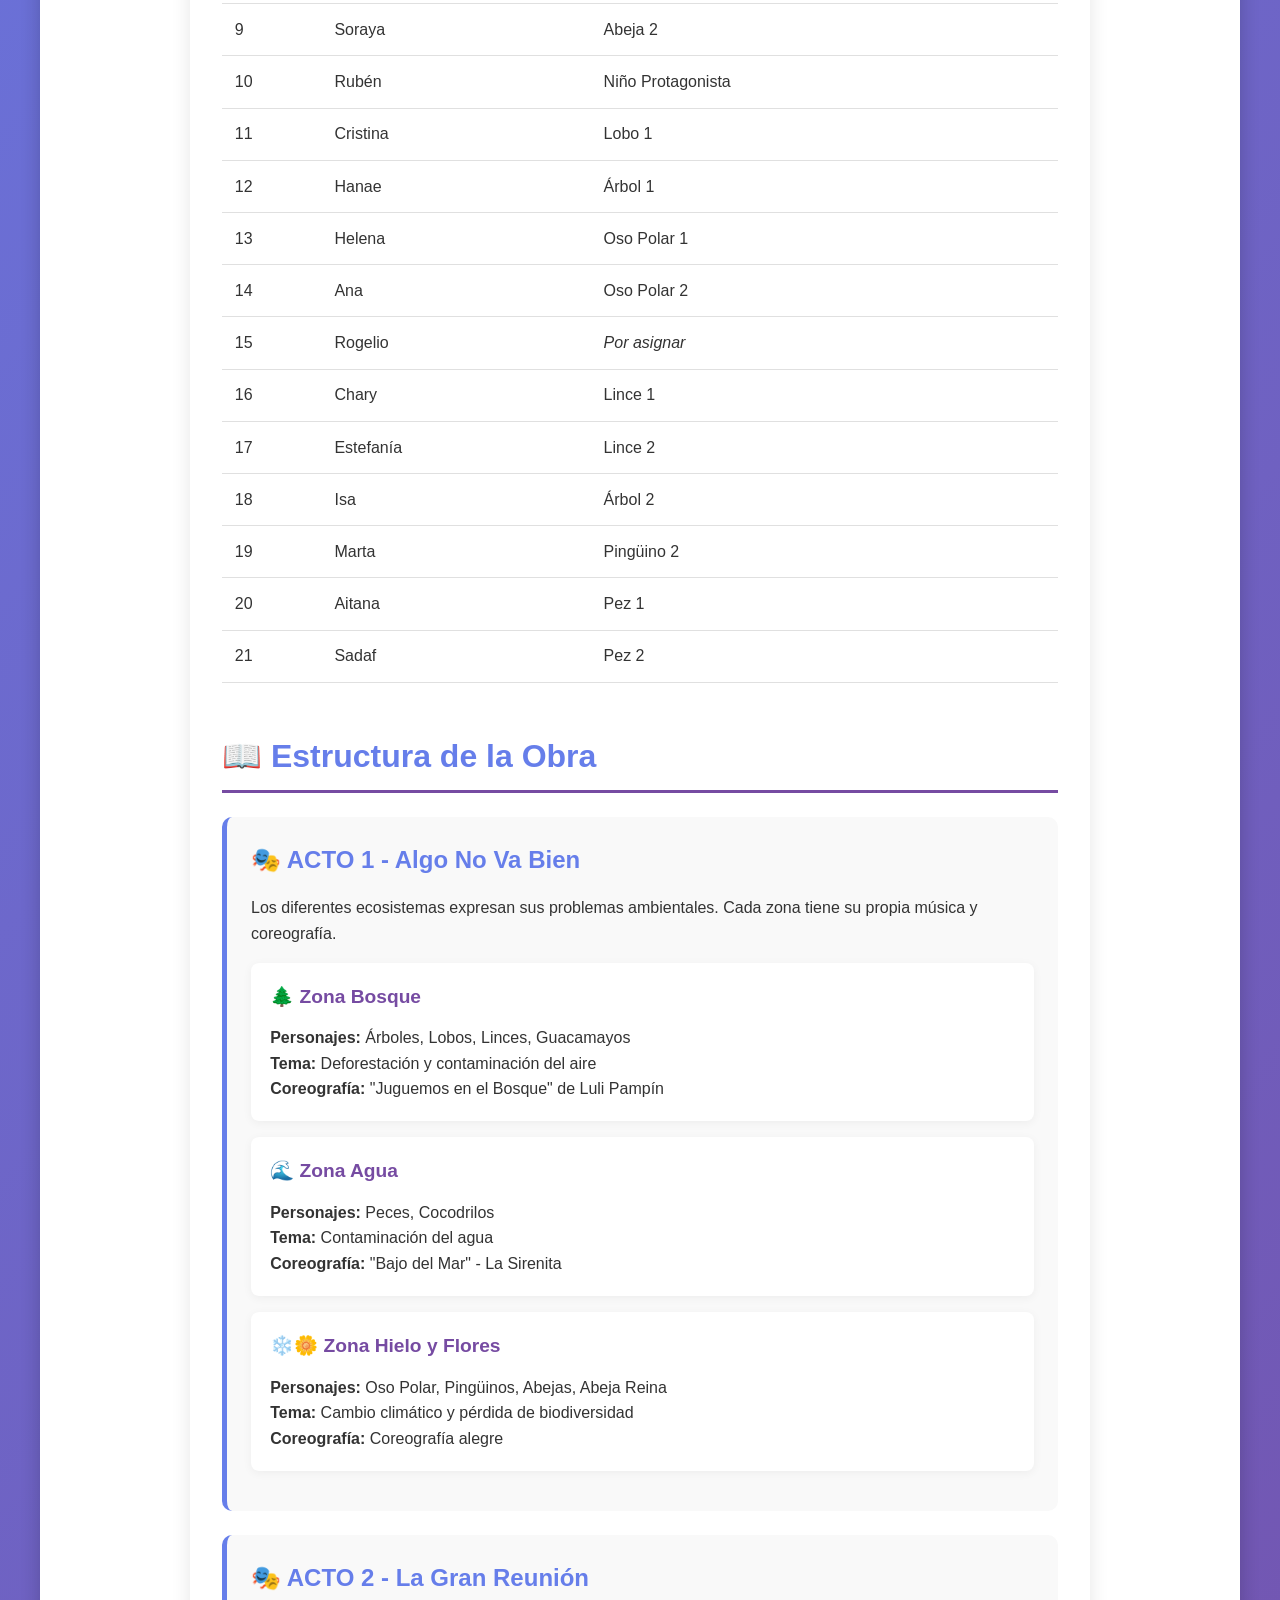
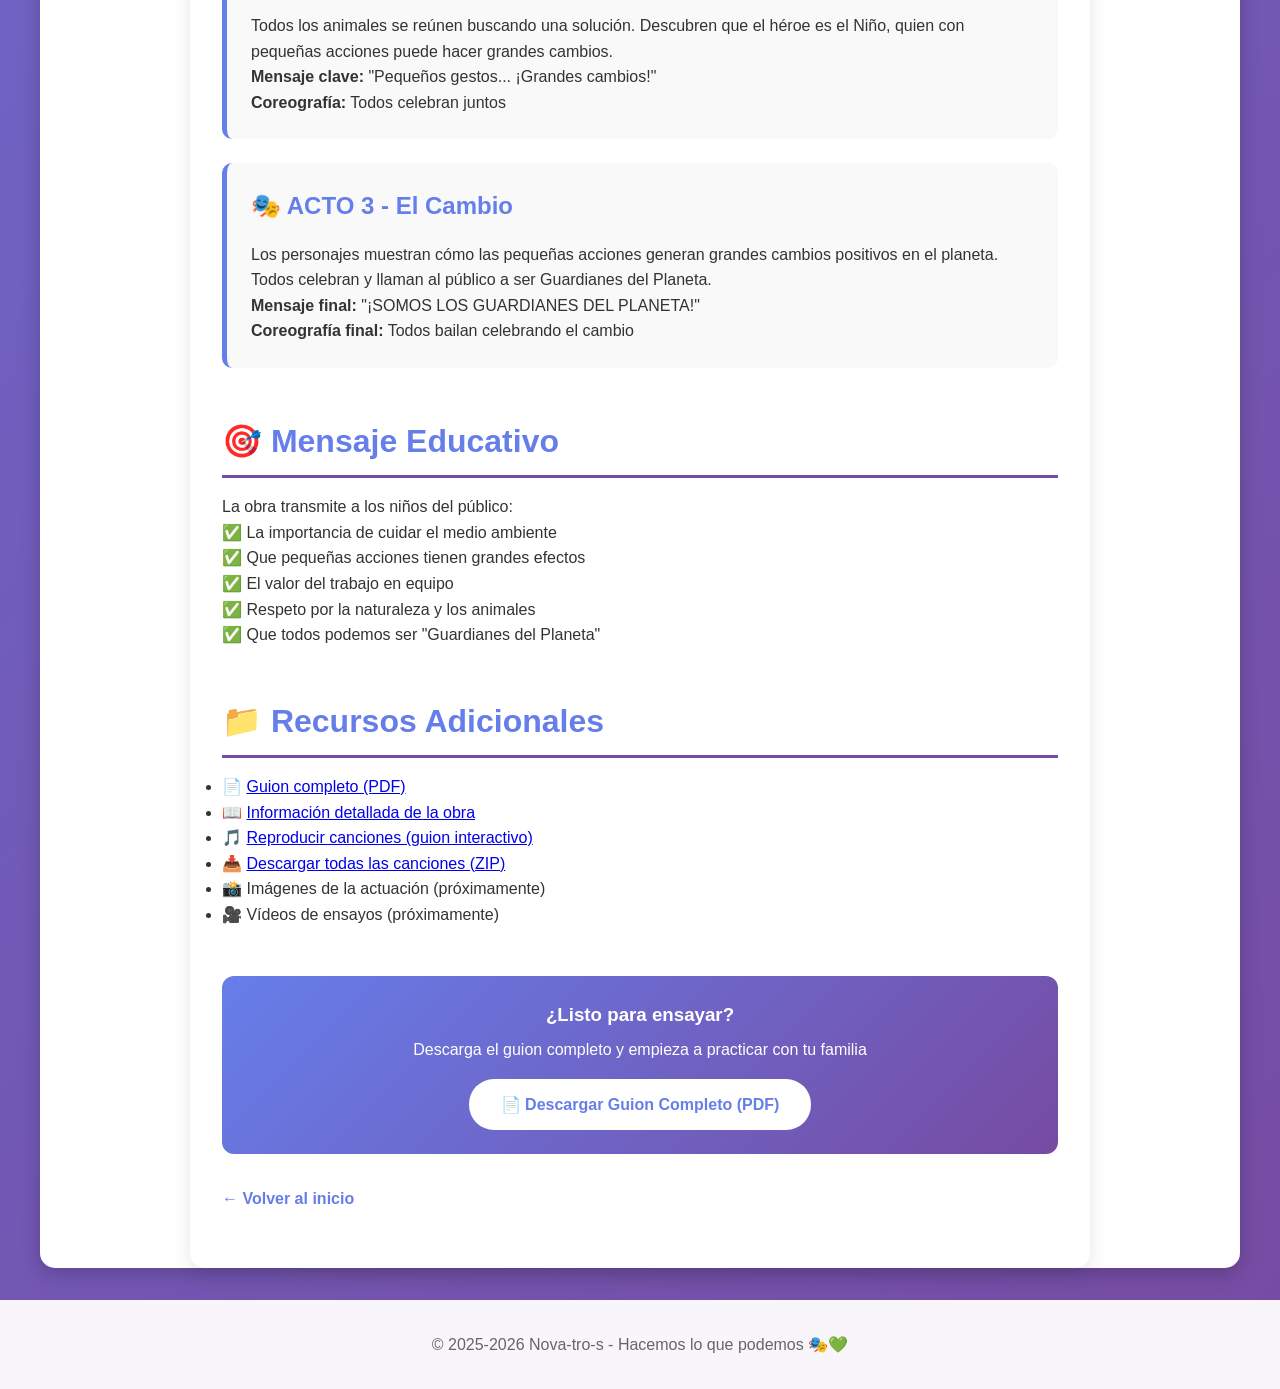
==== commit 9949faad: "Actualiza Apuntabot para Trimestre 3 y corrige ubicación" ====
--- a/2025-2026/Trimestre2/index.html
+++ b/2025-2026/Trimestre2/index.html
@@ -167,7 +167,7 @@
                 <div class="play-details">
                     <p><strong>📅 Fecha:</strong> 25 de marzo de 2026</p>
                     <p><strong>⏰ Hora:</strong> Por confirmar</p>
-                    <p><strong>📍 Lugar:</strong> Salón de Actos del Colegio</p>
+                    <p><strong>📍 Lugar:</strong> Hall de infantil</p>
                     <p><strong>👥 Participantes:</strong> 21 familias (adultos)</p>
                 </div>
             </section>
--- a/styles.css
+++ b/styles.css
@@ -234,8 +234,8 @@
 
 .trimester-materials a {
     color: #667eea;
-    text-decoration: none;
-    font-weight: 500;
+    text-decoration: underline;
+    font-weight: 600;
 }
 
 .trimester-materials a:hover {
